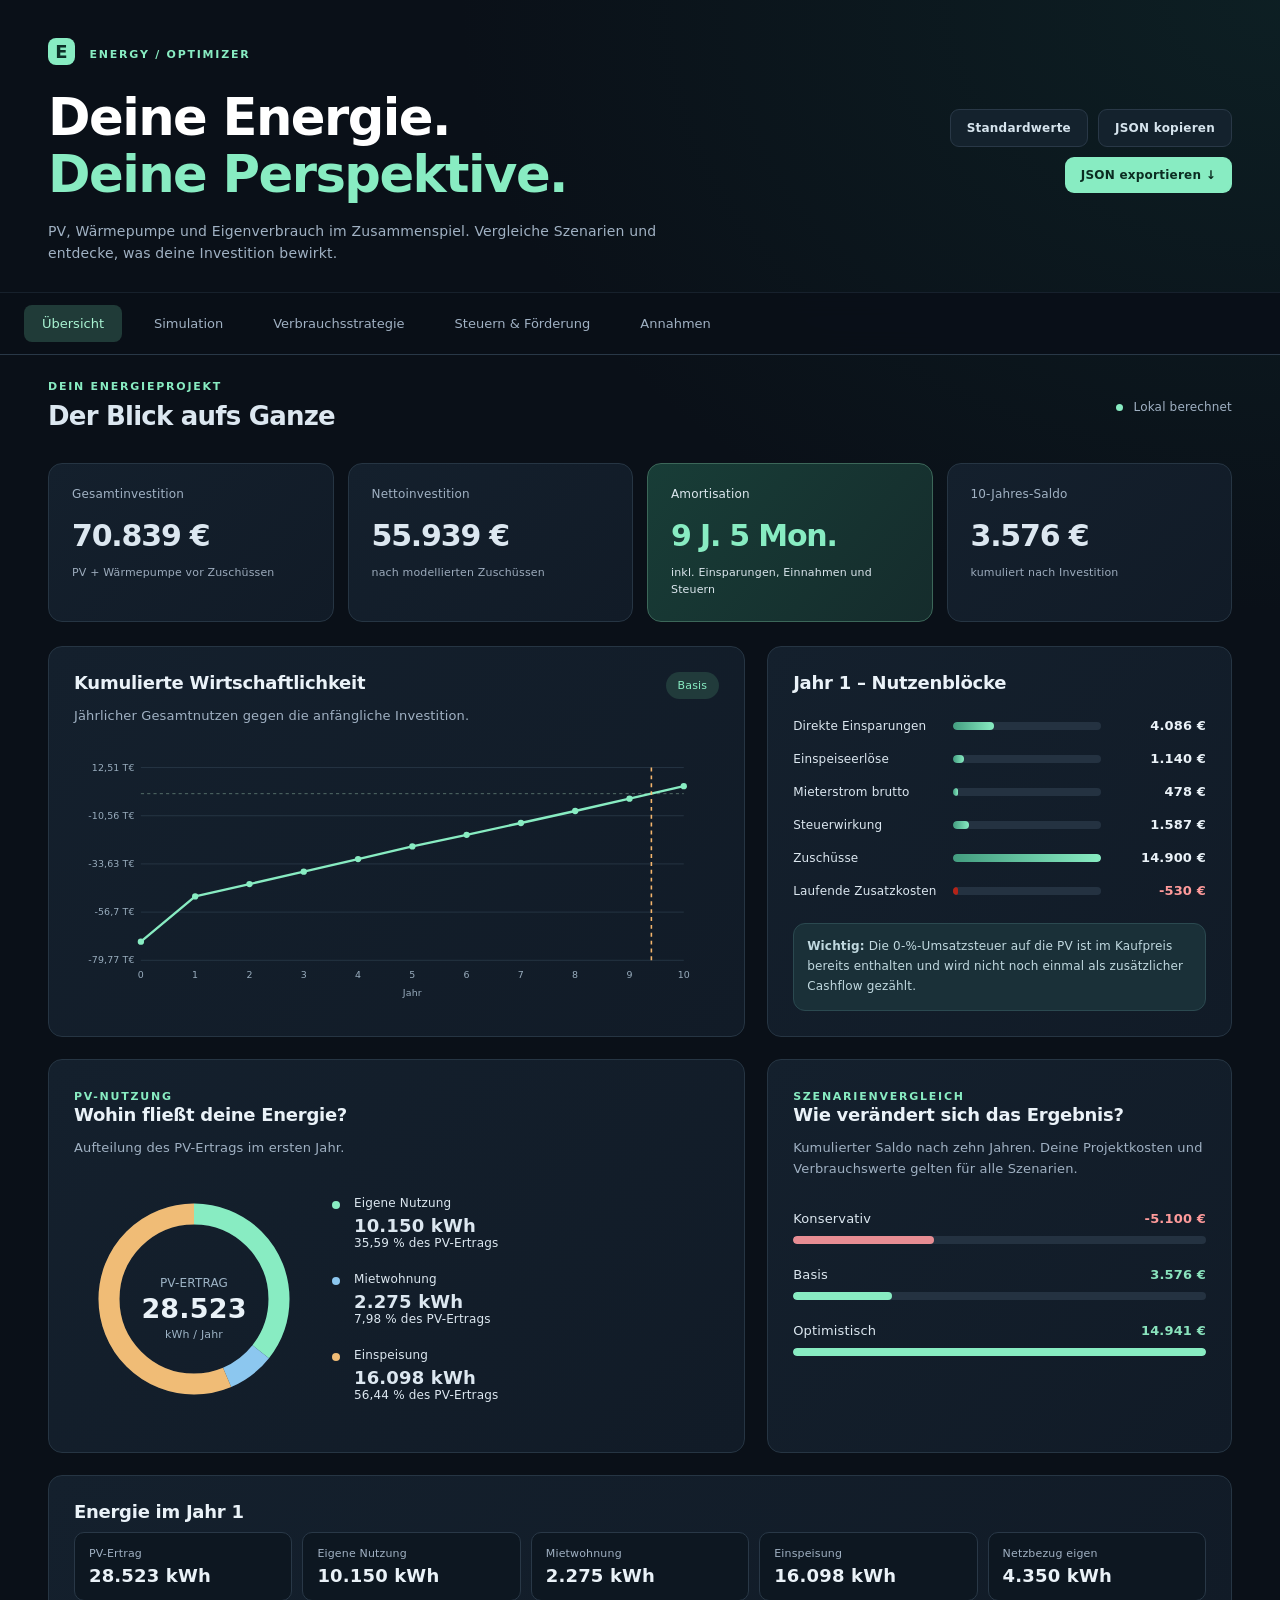
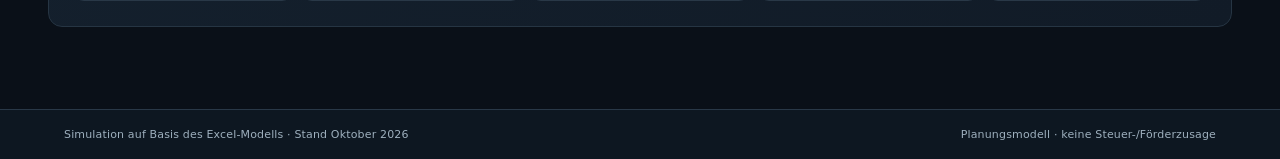
==== index.html @ 576be52d "Add files via upload initial upload" ====
<!doctype html>
<html lang="de">
<head>
  <meta charset="utf-8" />
  <meta name="viewport" content="width=device-width,initial-scale=1" />
  <meta name="description" content="Interaktive Simulation für PV, Wärmepumpe, Speicher, Wallbox und Mieterstrom." />
  <title>PV + Wärmepumpe – Simulation & Informationsstrom</title>
  <link rel="stylesheet" href="styles.css" /><link rel="stylesheet" href="dark.css" />
</head>
<body>
<div class="ambient"></div>
  <header class="topbar">
    <div>
      <div class="eyebrow"><span class="brand-mark">E</span> ENERGY / OPTIMIZER</div>
      <h1>Deine Energie.<br><span>Deine Perspektive.</span></h1>
      <p>PV, Wärmepumpe und Eigenverbrauch im Zusammenspiel. Vergleiche Szenarien und entdecke, was deine Investition bewirkt.</p>
    </div>
    <div class="top-actions">
      <button id="resetBtn" class="button secondary">Standardwerte</button>
      <button id="shareBtn" class="button secondary">JSON kopieren</button><button id="downloadBtn" class="button">JSON exportieren ↓</button>
    </div>
  </header>

  <nav class="tabs" aria-label="Bereiche">
    <button class="tab active" data-tab="overview">Übersicht</button>
    <button class="tab" data-tab="simulation">Simulation</button>
    <button class="tab" data-tab="strategy">Verbrauchsstrategie</button>
    <button class="tab" data-tab="tax">Steuern & Förderung</button>
    <button class="tab" data-tab="assumptions">Annahmen</button>
  </nav>

  <main>
    <section id="overview" class="panel active"><div class="section-intro"><div><span class="eyebrow">DEIN ENERGIEPROJEKT</span><h2>Der Blick aufs Ganze</h2></div><span class="live-label"><i></i> Lokal berechnet</span></div>
      <div class="hero-grid">
        <article class="hero-card">
          <span class="label">Gesamtinvestition</span>
          <strong id="kpiInvestment">–</strong>
          <small>PV + Wärmepumpe vor Zuschüssen</small>
        </article>
        <article class="hero-card">
          <span class="label">Nettoinvestition</span>
          <strong id="kpiNetInvestment">–</strong>
          <small>nach modellierten Zuschüssen</small>
        </article>
        <article class="hero-card accent">
          <span class="label">Amortisation</span>
          <strong id="kpiPayback">–</strong>
          <small>inkl. Einsparungen, Einnahmen und Steuern</small>
        </article>
        <article class="hero-card">
          <span class="label">10-Jahres-Saldo</span>
          <strong id="kpiTenYear">–</strong>
          <small>kumuliert nach Investition</small>
        </article>
      </div>

      <div class="two-col">
        <article class="card">
          <div class="card-head">
            <div>
              <h2>Kumulierte Wirtschaftlichkeit</h2>
              <p>Jährlicher Gesamtnutzen gegen die anfängliche Investition.</p>
            </div>
            <span id="scenarioPill" class="pill">Basis</span>
          </div>
          <div class="chart-scroll"><svg id="cashflowChart" class="chart" viewBox="0 0 820 330" role="img" aria-label="Kumulierte Wirtschaftlichkeit"></svg></div>
        </article>

        <article class="card">
          <h2>Jahr 1 – Nutzenblöcke</h2>
          <div id="benefitBars" class="bar-list"></div>
          <div class="callout">
            <strong>Wichtig:</strong> Die 0-%-Umsatzsteuer auf die PV ist im Kaufpreis bereits enthalten und wird nicht noch einmal als zusätzlicher Cashflow gezählt.
          </div>
        </article>
      </div>

      <div class="two-col"><article class="card"><div class="card-head"><div><span class="eyebrow">PV-NUTZUNG</span><h2>Wohin fließt deine Energie?</h2><p>Aufteilung des PV-Ertrags im ersten Jahr.</p></div></div><div class="donut-layout"><svg id="energyDonut" viewBox="0 0 240 240" role="img" aria-label="PV-Nutzung im ersten Jahr"></svg><div id="energyLegend" class="chart-legend"></div></div></article><article class="card"><span class="eyebrow">SZENARIENVERGLEICH</span><h2>Wie verändert sich das Ergebnis?</h2><p>Kumulierter Saldo nach zehn Jahren. Deine Projektkosten und Verbrauchswerte gelten für alle Szenarien.</p><div id="scenarioComparison" class="scenario-comparison"></div></article></div><article class="card">
        <h2>Energie im Jahr 1</h2>
        <div class="energy-summary">
          <div><span>PV-Ertrag</span><b id="energyPv">–</b></div>
          <div><span>Eigene Nutzung</span><b id="energyOwn">–</b></div>
          <div><span>Mietwohnung</span><b id="energyTenant">–</b></div>
          <div><span>Einspeisung</span><b id="energyFeed">–</b></div>
          <div><span>Netzbezug eigen</span><b id="energyGrid">–</b></div>
        </div>
      </article>
    </section>

    <section id="simulation" class="panel">
      <div class="layout-sidebar">
        <aside class="card controls sticky">
          <div class="card-head">
            <div>
              <h2>Parameter</h2>
              <p>Blau markierte Werte sind steuerbar.</p>
            </div>
          </div>
          <label>Szenario
            <select id="scenarioSelect">
              <option>Konservativ</option>
              <option selected>Basis</option>
              <option>Optimistisch</option>
              <option>Manuell</option>
            </select>
          </label>
          <p class="control-unit">Änderungen wechseln zu „Manuell“. Szenarien ersetzen nur die Szenarioannahmen.</p><div id="inputControls"></div>
        </aside>

        <div class="stack">
          <article class="card">
            <h2>5- und 10-Jahres-Vergleich</h2>
            <div class="compare-grid">
              <div class="compare-card"><span>Direkte Einsparungen · 5 J.</span><b id="fiveSavings">–</b></div>
              <div class="compare-card"><span>Einnahmen · 5 J.</span><b id="fiveIncome">–</b></div>
              <div class="compare-card"><span>Steuervorteile · 5 J.</span><b id="fiveTax">–</b></div>
              <div class="compare-card"><span>Restkosten · 5 J.</span><b id="fiveResidual">–</b></div>
              <div class="compare-card"><span>Direkte Einsparungen · 10 J.</span><b id="tenSavings">–</b></div>
              <div class="compare-card"><span>Einnahmen · 10 J.</span><b id="tenIncome">–</b></div>
              <div class="compare-card"><span>Steuervorteile · 10 J.</span><b id="tenTax">–</b></div>
              <div class="compare-card"><span>Saldo · 10 J.</span><b id="tenResidual">–</b></div>
            </div>
          </article>

          <article class="card">
            <h2>Dein jährlicher Rückfluss</h2><p>Einsparungen, Erlöse und Steuerwirkungen im Zeitverlauf. Zuschüsse fallen im ersten Jahr an.</p><div class="chart-scroll"><svg id="annualChart" class="chart" viewBox="0 0 820 330" role="img" aria-label="Jährlicher Nettonutzen"></svg></div><h3>Jahres-Cashflow</h3>
            <div class="table-wrap">
              <table>
                <thead><tr><th>Jahr</th><th>Direkte Einsparung</th><th>Einspeisung</th><th>Mieterstrom</th><th>Steuer</th><th>Zuschüsse</th><th>Laufende Kosten</th><th>Nettonutzen</th><th>Kumuliert</th></tr></thead>
                <tbody id="cashflowTable"></tbody>
              </table>
            </div>
          </article>
        </div>
      </div>
    </section>

    <section id="strategy" class="panel">
      <div class="two-col strategy-top">
        <article class="card">
          <div class="card-head">
            <div>
              <h2>Informationsstrom nach Tageszeit</h2>
              <p>Wähle ein Zeitfenster. Die Reihenfolge darunter zeigt, wohin PV-Strom bevorzugt fließt.</p>
            </div>
          </div>
          <div id="timeButtons" class="time-buttons"></div>
          <div id="flowStage" class="flow-stage"></div>
        </article>

        <article class="card">
          <h2>Aktive Strategie</h2>
          <div class="strategy-controls">
            <label>Strategiemodus
              <select id="strategyMode">
                <option>Standard</option>
                <option selected>Optimal</option>
                <option>Max. Autarkie</option>
              </select>
            </label>
            <label>Batterie nutzbar <span id="batteryValue">17,52 kWh</span>
              <input id="batteryCapacity" type="range" min="8.76" max="35.04" step="8.76" value="17.52" />
            </label>
            <label>Mindest-SOC <span id="socMinValue">15 %</span>
              <input id="socMin" type="range" min="5" max="35" step="5" value="15" />
            </label>
            <label>Ziel-SOC 15 Uhr <span id="socTargetValue">85 %</span>
              <input id="socTarget" type="range" min="60" max="100" step="5" value="85" />
            </label>
          </div>
          <p class="model-note">Batteriegröße und SOC sind Betriebsvorgaben. Die Jahresrechnung verwendet Deckungsquoten und Strategiefaktoren; diese Regler verändern die Wirtschaftlichkeit nicht. Zusätzliche Speicherkosten sind nicht separat modelliert.</p><div class="callout"><strong>Grundregel:</strong> Direktverbrauch schlägt Speicherung. Das Auto soll nicht aus dem Hausspeicher geladen werden, wenn dadurch später Haushaltsstrom aus dem Netz gekauft werden muss.</div>
        </article>
      </div>

      <article class="card">
        <h2>Prioritätsmatrix</h2>
        <div class="priority-legend">
          <span><i class="p5"></i>5 höchste</span><span><i class="p4"></i>4 hoch</span><span><i class="p3"></i>3 mittel</span><span><i class="p2"></i>2 niedrig</span><span><i class="p1"></i>1 nur bei Überschuss</span>
        </div>
        <div class="table-wrap"><table id="priorityTable"></table></div>
      </article>
    </section>

    <section id="tax" class="panel">
      <div class="two-col">
        <article class="card">
          <h2>Förderung Wärmepumpe</h2>
          <div class="metric-list">
            <div><span>förderfähige Kosten</span><b id="taxEligible">–</b></div>
            <div><span>KfW Grundförderung</span><b id="taxBaseGrant">–</b></div>
            <div><span>Klimageschwindigkeitsbonus</span><b id="taxClimateGrant">–</b></div>
            <div><span>Mannheim / regional</span><b id="taxLocalGrant">–</b></div>
            <div class="total"><span>Gesamtzuschüsse</span><b id="taxGrantTotal">–</b></div>
          </div>
        </article>
        <article class="card">
          <h2>Steuerwirkung</h2>
          <div class="metric-list">
            <div><span>V+V-Erhaltungsaufwand</span><b id="taxDeductible">–</b></div>
            <div><span>Verteilung</span><b id="taxYears">–</b></div>
            <div><span>jährlicher V+V-Steuereffekt</span><b id="taxAnnual">–</b></div>
            <div><span>PV §35a einmalig</span><b id="tax35a">–</b></div>
            <div><span>0-%-USt PV (nur Info)</span><b id="taxVatInfo">–</b></div>
          </div>
        </article>
      </div>
      <article class="card warning">
        <h2>Hinweis</h2>
        <p>Das ist eine Planungsrechnung aus dem Excel-Modell, keine Steuer- oder Förderzusage. Förderbedingungen 2027, die konkrete Zuordnung des Zuschusses zum vermieteten Anteil und die steuerliche Behandlung sollten vor Antrag bzw. Steuererklärung nochmals geprüft werden.</p>
      </article>
    </section>

    <section id="assumptions" class="panel">
      <article class="card">
        <h2>So rechnet das Modell</h2><p id="modelCoverage"></p><p>Jahresmodell mit PV-Deckungsquoten, ohne Stundenprofile, Speicherverluste oder Abzinsung. Warmwasser ist im Wärmepumpenverbrauch enthalten. Amortisation wird innerhalb des Übergangsjahres linear interpoliert; Zuschüsse und einmalige Steuerwirkungen werden in Jahr 1 gebucht. Finanzierung ist nicht Bestandteil dieser App.</p>
        <p>Die Startwerte und die Rechenlogik stammen aus der korrigierten Excel-Datei vom 7. Oktober 2026. Das Web-Modell übernimmt insbesondere:</p>
        <ul>
          <li>Heidelberg-PV: 24,96 kWp, 30.839 €, ca. 28.523 kWh Ertrag im ersten Jahr.</li>
          <li>Wärmepumpe: Planwert 40.000 € und ca. 5.000 kWh Strombedarf/Jahr.</li>
          <li>Strom: 24 ct/kWh + 18 €/Monat, fünf Jahre Preisgarantie.</li>
          <li>Verbrauch: 6.500 kWh Haushalt, 3.000 kWh Wallbox, 5.000 kWh Wärmepumpe, 3.500 kWh Mietwohnung.</li>
          <li>Mieterstrom/Gebäudestrom und Einspeisevergütung werden getrennt als Einnahmen ausgewiesen.</li>
          <li>V+V-Steuerwirkung kann über 2–5 Jahre verteilt werden; Standard ist 5 Jahre.</li>
        </ul><p>Korrigierte Bezüge: Mieterstromdeckung wird aus Basisdeckung × Strategiefaktor ermittelt (Verbrauchsstrategie!G10). V+V verwendet den vermieteten Flächenanteil, PV-Arbeitskosten den selbstgenutzten Anteil. Förder- und Steuerwerte sind editierbare Annahmen aus der Excel, keine aktuell verifizierten Ansprüche.</p>
      </article>
      <article class="card">
        <h2>GitHub Pages</h2>
        <p>Die App benötigt keinen Server, keine Datenbank und keine externen JavaScript-Bibliotheken. Dadurch kann sie direkt aus dem Repository-Root via GitHub Pages veröffentlicht werden.</p>
        <p>Die Konfiguration wird nur lokal im Browser gespeichert. Über „Konfiguration kopieren“ kannst du einen JSON-Datensatz in die Zwischenablage übernehmen.</p>
      </article>
    </section>
  </main>

  <footer>
    <span>Simulation auf Basis des Excel-Modells · Stand Oktober 2026</span>
    <span>Planungsmodell · keine Steuer-/Förderzusage</span>
  </footer>

  <noscript><p>Bitte JavaScript aktivieren, um die Simulation zu nutzen.</p></noscript><script src="app.js"></script>
</body>
</html>
---- styles.css ----
:root{
  --bg:#f3f6f9;--card:#fff;--ink:#17324d;--muted:#627384;--line:#dce5ec;
  --blue:#2f5d7c;--blue2:#4f86a6;--sky:#d9eaf7;--green:#dff0d8;--green-ink:#24552d;
  --yellow:#fff2cc;--orange:#fce4d6;--red:#f4cccc;--shadow:0 12px 36px rgba(23,50,77,.08)
}
*{box-sizing:border-box} body{margin:0;font-family:Inter,ui-sans-serif,system-ui,-apple-system,BlinkMacSystemFont,"Segoe UI",sans-serif;background:var(--bg);color:#1d2a33}
button,select,input{font:inherit}.topbar{display:flex;justify-content:space-between;gap:24px;align-items:end;padding:34px clamp(20px,5vw,72px) 24px;background:linear-gradient(135deg,#17324d,#2f5d7c);color:#fff}
.topbar h1{margin:2px 0 8px;font-size:clamp(28px,4vw,46px);letter-spacing:-.03em}.topbar p{margin:0;max-width:800px;color:#dce7ee}.eyebrow{text-transform:uppercase;letter-spacing:.14em;font-size:12px;font-weight:800;color:#bfe0f4}.top-actions{display:flex;gap:10px;flex-wrap:wrap}.button{border:0;border-radius:12px;padding:10px 15px;font-weight:750;background:#fff;color:var(--ink);cursor:pointer}.button.secondary{background:rgba(255,255,255,.14);color:#fff;border:1px solid rgba(255,255,255,.25)}
.tabs{position:sticky;top:0;z-index:10;display:flex;gap:6px;overflow:auto;padding:10px clamp(16px,5vw,72px);background:rgba(255,255,255,.93);backdrop-filter:blur(12px);border-bottom:1px solid var(--line)}.tab{white-space:nowrap;border:0;background:transparent;border-radius:10px;padding:9px 13px;color:var(--muted);font-weight:700;cursor:pointer}.tab.active{background:var(--ink);color:#fff}
main{max-width:1440px;margin:auto;padding:28px clamp(16px,4vw,48px) 60px}.panel{display:none}.panel.active{display:block}.hero-grid{display:grid;grid-template-columns:repeat(4,1fr);gap:16px;margin-bottom:18px}.hero-card,.card{background:var(--card);border:1px solid var(--line);box-shadow:var(--shadow);border-radius:18px}.hero-card{padding:22px}.hero-card.accent{background:linear-gradient(145deg,#17324d,#2f5d7c);color:#fff}.hero-card .label{display:block;color:var(--muted);font-size:13px;font-weight:750;margin-bottom:8px}.hero-card.accent .label,.hero-card.accent small{color:#dce7ee}.hero-card strong{display:block;font-size:30px;letter-spacing:-.03em}.hero-card small{display:block;margin-top:8px;color:var(--muted)}
.card{padding:22px;margin-bottom:18px}.card h2{color:var(--ink);margin:0 0 6px;font-size:20px}.card p{color:var(--muted);line-height:1.55}.card-head{display:flex;justify-content:space-between;gap:18px;align-items:start}.pill{background:var(--sky);color:var(--ink);font-weight:800;border-radius:999px;padding:6px 10px;font-size:12px}.two-col{display:grid;grid-template-columns:1.55fr 1fr;gap:18px}.chart{width:100%;height:auto;min-height:280px}.chart text{font-family:inherit;fill:#627384;font-size:12px}.chart .grid{stroke:#dfe8ee;stroke-width:1}.chart .axis{stroke:#9fb1bf;stroke-width:1}.chart .zero{stroke:#8b9aa6;stroke-dasharray:4 4}.chart .area{fill:rgba(47,93,124,.10)}.chart .line{fill:none;stroke:#2f5d7c;stroke-width:4;stroke-linecap:round;stroke-linejoin:round}.chart .dot{fill:#17324d}.chart .payback{stroke:#3f8b4d;stroke-width:2;stroke-dasharray:5 5}
.bar-list{display:grid;gap:14px;margin-top:22px}.bar-row{display:grid;grid-template-columns:180px 1fr 95px;gap:12px;align-items:center}.bar-track{height:14px;background:#edf2f5;border-radius:99px;overflow:hidden}.bar-fill{height:100%;border-radius:99px;background:linear-gradient(90deg,#2f5d7c,#73a7c4)}.bar-row b{text-align:right;color:var(--ink)}.callout{margin-top:18px;padding:14px 16px;border-radius:12px;background:var(--sky);color:#334b5e;line-height:1.45}.energy-summary{display:grid;grid-template-columns:repeat(5,1fr);gap:12px}.energy-summary div{padding:14px;border:1px solid var(--line);border-radius:12px;background:#fafcfd}.energy-summary span{display:block;color:var(--muted);font-size:12px;margin-bottom:5px}.energy-summary b{color:var(--ink);font-size:18px}
.layout-sidebar{display:grid;grid-template-columns:330px 1fr;gap:18px}.sticky{position:sticky;top:74px;align-self:start;max-height:calc(100vh - 96px);overflow:auto}.controls label,.strategy-controls label{display:block;font-size:13px;font-weight:750;color:#405463;margin:14px 0 6px}.controls input,.controls select,.strategy-controls input,.strategy-controls select{width:100%}.controls input[type=number],select{border:1px solid #b9cbd7;border-radius:10px;padding:9px 10px;background:#f8fbff;color:#0047a8}.control-row{display:grid;grid-template-columns:1fr 110px;gap:8px;align-items:end}.control-unit{font-size:11px;color:var(--muted);margin-top:2px}.stack{min-width:0}.compare-grid{display:grid;grid-template-columns:repeat(4,1fr);gap:12px}.compare-card{border:1px solid var(--line);border-radius:12px;padding:14px;background:#fbfdfe}.compare-card span{display:block;font-size:12px;color:var(--muted);min-height:32px}.compare-card b{font-size:20px;color:var(--ink)}.table-wrap{overflow:auto}table{width:100%;border-collapse:collapse;font-size:13px}th{position:sticky;top:0;background:#eef4f7;color:#334b5e;text-align:right;padding:10px;border-bottom:1px solid var(--line)}th:first-child,td:first-child{text-align:left}td{text-align:right;padding:10px;border-bottom:1px solid #edf1f3;white-space:nowrap}.negative{color:#b42318}.positive{color:#287a38}
.strategy-top{grid-template-columns:1.7fr 1fr}.time-buttons{display:flex;gap:8px;flex-wrap:wrap;margin:16px 0}.time-buttons button{border:1px solid var(--line);background:#fff;border-radius:999px;padding:8px 11px;cursor:pointer;font-weight:750;color:#566b7a}.time-buttons button.active{background:var(--ink);color:#fff}.flow-stage{display:grid;gap:10px}.flow-source{display:flex;align-items:center;justify-content:space-between;padding:14px;border-radius:14px;background:linear-gradient(135deg,#fff2cc,#fff9e4);border:1px solid #f1d77a}.flow-arrow{text-align:center;color:#78909f;font-size:20px}.flow-target{display:grid;grid-template-columns:46px 1fr 64px;gap:12px;align-items:center;padding:12px 14px;border-radius:14px;border:1px solid var(--line);background:#fff}.flow-target .rank{width:36px;height:36px;border-radius:50%;display:grid;place-items:center;font-weight:900;color:#17324d}.flow-target .meta{color:var(--muted);font-size:12px;margin-top:2px}.flow-target .score{text-align:right;font-weight:900}.flow-target.p5 .rank{background:var(--green)}.flow-target.p4 .rank{background:var(--sky)}.flow-target.p3 .rank{background:var(--yellow)}.flow-target.p2 .rank{background:var(--orange)}.flow-target.p1 .rank{background:var(--red)}.strategy-controls span{float:right;color:var(--ink)}.priority-legend{display:flex;gap:16px;flex-wrap:wrap;margin:12px 0 16px;color:#506473;font-size:12px}.priority-legend i{display:inline-block;width:13px;height:13px;border-radius:3px;margin-right:5px;vertical-align:-2px}.p5{background:var(--green)}.p4{background:var(--sky)}.p3{background:var(--yellow)}.p2{background:var(--orange)}.p1{background:var(--red)}#priorityTable td.score{font-weight:900;text-align:center;border-left:1px solid #edf1f3}.metric-list{display:grid;gap:6px;margin-top:16px}.metric-list div{display:flex;justify-content:space-between;gap:20px;padding:10px 0;border-bottom:1px solid #edf1f3}.metric-list span{color:var(--muted)}.metric-list .total{font-size:18px;border-top:2px solid var(--ink);border-bottom:0;margin-top:5px}.warning{border-color:#f2d07e;background:#fffaf0}.warning h2{color:#815a00}ul{color:#526574;line-height:1.65}footer{display:flex;justify-content:space-between;gap:18px;flex-wrap:wrap;padding:18px clamp(20px,5vw,72px);background:#e9eff3;color:#637786;font-size:12px}
@media(max-width:1050px){.hero-grid{grid-template-columns:repeat(2,1fr)}.two-col,.layout-sidebar,.strategy-top{grid-template-columns:1fr}.sticky{position:static;max-height:none}.compare-grid{grid-template-columns:repeat(2,1fr)}.energy-summary{grid-template-columns:repeat(3,1fr)}}@media(max-width:620px){.topbar{align-items:start;flex-direction:column}.hero-grid,.compare-grid,.energy-summary{grid-template-columns:1fr}.bar-row{grid-template-columns:1fr}.bar-row b{text-align:left}.card{padding:16px}.tabs{padding-inline:12px}}
---- dark.css ----
:root{color-scheme:dark;--bg:#0a1018;--card:#121d29;--ink:#eaf2f8;--muted:#a0b1c3;--line:#293847;--sky:#183944;--green:#163e32;--green-ink:#7ee5b7;--yellow:#403821;--orange:#443021;--red:#432831;--shadow:0 12px 30px #0002;--mint:#88ecc2}
body{background:var(--bg);color:#dce7f0;font-family:"Segoe UI",system-ui,sans-serif;letter-spacing:.01em}.ambient{position:absolute;z-index:-1;top:0;right:0;width:65vw;height:620px;background:radial-gradient(ellipse at top right,#164b4540,transparent 70%);pointer-events:none}.topbar{background:transparent;max-width:1440px;margin:auto;padding:38px 48px 28px;align-items:center}.eyebrow{color:var(--mint);font-size:11px;letter-spacing:.16em;font-weight:700}.brand-mark{display:inline-grid;place-items:center;background:var(--mint);color:#0d3027;height:27px;width:27px;border-radius:8px;margin-right:9px;font-size:18px;letter-spacing:0}.topbar h1{font-size:clamp(34px,4vw,54px);font-weight:650;line-height:1.12;margin:24px 0 16px}.topbar h1 span{color:var(--mint)}.topbar p{max-width:630px;color:var(--muted);font-size:14px;line-height:1.6}.top-actions{max-width:330px;justify-content:flex-end}.button{background:var(--mint);color:#0b2c21;border-radius:9px;padding:11px 16px;font-size:12px;letter-spacing:.02em}.button.secondary{background:#14222d;color:#d6e4ed;border:1px solid var(--line)}button:hover{filter:brightness(1.12)}button:focus-visible,select:focus-visible,input:focus-visible{outline:2px solid var(--mint);outline-offset:4px}.tabs{background:#0a1018ed;padding:12px max(24px,calc((100vw - 1344px)/2));border-top:1px solid #26354380;gap:14px}.tab{font-size:13px;font-weight:500;color:#a0b1c3;padding:11px 18px;border-radius:8px}.tab.active{background:#203b38;color:#a9f4d3}.section-intro{display:flex;justify-content:space-between;align-items:center;margin:2px 0 25px}.section-intro h2{font-size:26px;letter-spacing:-.03em;font-weight:550;margin:7px 0}.live-label{color:var(--muted);font-size:12px}.live-label i{display:inline-block;width:7px;height:7px;background:var(--mint);border-radius:50%;margin-right:7px}main{padding-top:18px}.hero-grid{gap:14px;margin-bottom:24px}.hero-card,.card{border-radius:14px;border-color:#263543;background:linear-gradient(135deg,#14202d,#111b27);box-shadow:none}.hero-card{padding:23px;min-height:156px}.hero-card strong{font-size:30px;font-weight:550;font-variant-numeric:tabular-nums;letter-spacing:-.04em}.hero-card .label{font-size:12px;font-weight:500;margin-bottom:17px}.hero-card small{font-size:11px;line-height:1.5;margin-top:12px;color:#9cabbc}.hero-card.accent{background:linear-gradient(130deg,#183d37,#152c2c);border-color:#3c6759}.hero-card.accent strong{color:var(--mint)}.card{padding:25px;margin-bottom:22px}.card h2{font-weight:550;font-size:18px;letter-spacing:-.015em;margin-bottom:10px}.card h3{font-size:16px;font-weight:500;margin-top:24px}.card p{font-size:13px;color:var(--muted);line-height:1.6}.two-col{grid-template-columns:1.5fr 1fr;gap:22px}.pill{background:#213b3b;color:var(--mint);font-weight:500;font-size:11px;padding:7px 12px}.chart{min-height:240px}.chart text{fill:#9aaebf;font-size:12px}.chart .grid{stroke:#2a3a49}.chart .zero{stroke:#648077}.chart .line{stroke:var(--mint);stroke-width:3}.chart .dot{fill:var(--mint)}.chart .payback{stroke:#f5b66d}.bar-row{grid-template-columns:150px 1fr 95px;font-size:12px;gap:10px}.bar-track{background:#243241;height:8px}.bar-fill{background:linear-gradient(90deg,#439d80,#88ecc2)}.bar-row b{font-size:13px;font-weight:550}.bar-list{gap:18px;margin:25px 0}.callout{background:#1a3038;border:1px solid #2b4950;color:#c0d8df;font-size:12px;padding:13px;line-height:1.65}.energy-summary div,.compare-card{background:#0d1721;border-color:var(--line);border-radius:10px}.energy-summary b{font-weight:550}.energy-summary span{font-size:11px}.energy-summary{gap:10px}.donut-layout{display:grid;grid-template-columns:240px 1fr;align-items:center;gap:18px;min-height:255px}.donut-layout svg{width:100%;height:auto}.chart-legend{display:grid;gap:22px;font-size:12px}.legend-item{display:grid;grid-template-columns:10px 1fr;gap:12px}.legend-dot{width:8px;height:8px;margin-top:5px;border-radius:50%}.legend-item b{display:block;margin-top:5px;font-size:18px;font-weight:550}.scenario-comparison{display:grid;gap:23px;margin-top:32px}.scenario-result{display:grid;grid-template-columns:1fr auto;gap:10px;font-size:13px}.scenario-result .bar-track{grid-column:1/-1}.scenario-result b{font-weight:550}.layout-sidebar{grid-template-columns:300px 1fr}.controls label,.strategy-controls label{color:#bdcdda;font-size:12px;font-weight:500;margin-top:19px}.controls input[type=number],select{background:#0b1520;border:1px solid #344958;color:#9adefa;font-size:13px;border-radius:8px;padding:10px}.control-unit{font-size:10px;color:#879bad;margin-top:5px}.controls input[aria-invalid=true]{border-color:#fc9191}.compare-card b{font-size:19px;font-weight:550}.compare-card span{font-size:11px}th{background:#1c2b39;color:#aec1d0;border-color:#304351;font-weight:500;font-size:11px}td{border-color:#243442;color:#d2e0ea;font-size:12px;padding:13px 10px}.negative{color:#ff9b9b!important}.positive{color:#8ae3bd!important}.time-buttons button{background:#101c27;border-color:#304352;color:#b9cbd9;font-size:12px}.time-buttons button.active{background:#23473d;border-color:#639d86;color:#b0f3d8}.flow-source{background:#27352e;border-color:#506c50;color:#d8ebbf;font-size:13px}.flow-target{background:#0f1b27;border-color:#2b3b48;border-radius:10px}.flow-target strong{font-size:13px;font-weight:500}.flow-target .meta{font-size:11px;line-height:1.5}.flow-target .score{font-size:12px;font-weight:500}.flow-target .rank{color:#d8e5ee;font-size:13px;width:30px;height:30px}.flow-target.p5,.flow-target.p4,.flow-target.p3,.flow-target.p2,.flow-target.p1{background:#0f1b27}.p5{background:#1b493c;color:#a6f0cf}.p4{background:#234251;color:#addbf2}.p3{background:#494322;color:#f2dea2}.p2{background:#4a3425;color:#f2c3a2}.p1{background:#442e39;color:#eab3c5}.priority-legend{color:#b3c4d0;font-size:11px}#priorityTable th[scope=row]{white-space:nowrap}.strategy-controls input{accent-color:var(--mint)}.model-note{border-left:2px solid #688179;padding-left:12px}.metric-list div{border-color:#293947;font-size:13px}.metric-list b{font-weight:550}.metric-list .total{border-color:#7ee5b7;font-size:16px}.warning{background:#29271e;border-color:#514931}.warning h2{color:#e9d09b}ul{color:#b1c2d0;font-size:13px}footer{background:#0d1721;border-top:1px solid var(--line);font-size:11px;color:#9eb0be}#appStatus{margin:0 0 16px;color:#b8e6d0;font-size:13px}#appStatus:empty{display:none}
@media(max-width:1100px){.two-col,.strategy-top,.layout-sidebar{grid-template-columns:1fr}.sticky{position:static;max-height:none}.donut-layout{max-width:600px}.topbar{padding-inline:28px}.bar-row{grid-template-columns:170px 1fr 110px}}@media(max-width:620px){.topbar{padding:25px 20px;align-items:start}.topbar h1{font-size:37px}.top-actions{max-width:none;justify-content:start}.hero-grid{grid-template-columns:1fr 1fr}.hero-card{padding:17px;min-height:150px}.hero-card strong{font-size:24px}.hero-card small{font-size:10px}.card{padding:18px}.tabs{padding:10px 12px;gap:4px}.tab{padding:10px 12px;font-size:12px}.live-label{display:none}.donut-layout{grid-template-columns:1fr}.donut-layout svg{max-width:240px;margin:auto}.chart-legend{grid-template-columns:1fr 1fr;gap:18px}.energy-summary{grid-template-columns:1fr 1fr}.bar-row{grid-template-columns:130px 1fr 80px;font-size:11px}.bar-row b{font-size:12px;text-align:right}.compare-grid{grid-template-columns:1fr 1fr}.hero-card .label{font-size:11px}.section-intro h2{font-size:23px}}@media(prefers-reduced-motion:no-preference){.panel.active{animation:appear .25s ease-out}@keyframes appear{from{opacity:.3;transform:translateY(5px)}to{opacity:1;transform:none}}}

.chart-scroll{overflow-x:auto} @media(max-width:620px){.chart-scroll .chart{min-width:600px;min-height:240px}.chart-scroll{margin-inline:-5px;padding-bottom:8px}}
.card{min-width:0}.chart-scroll{width:100%;max-width:100%}
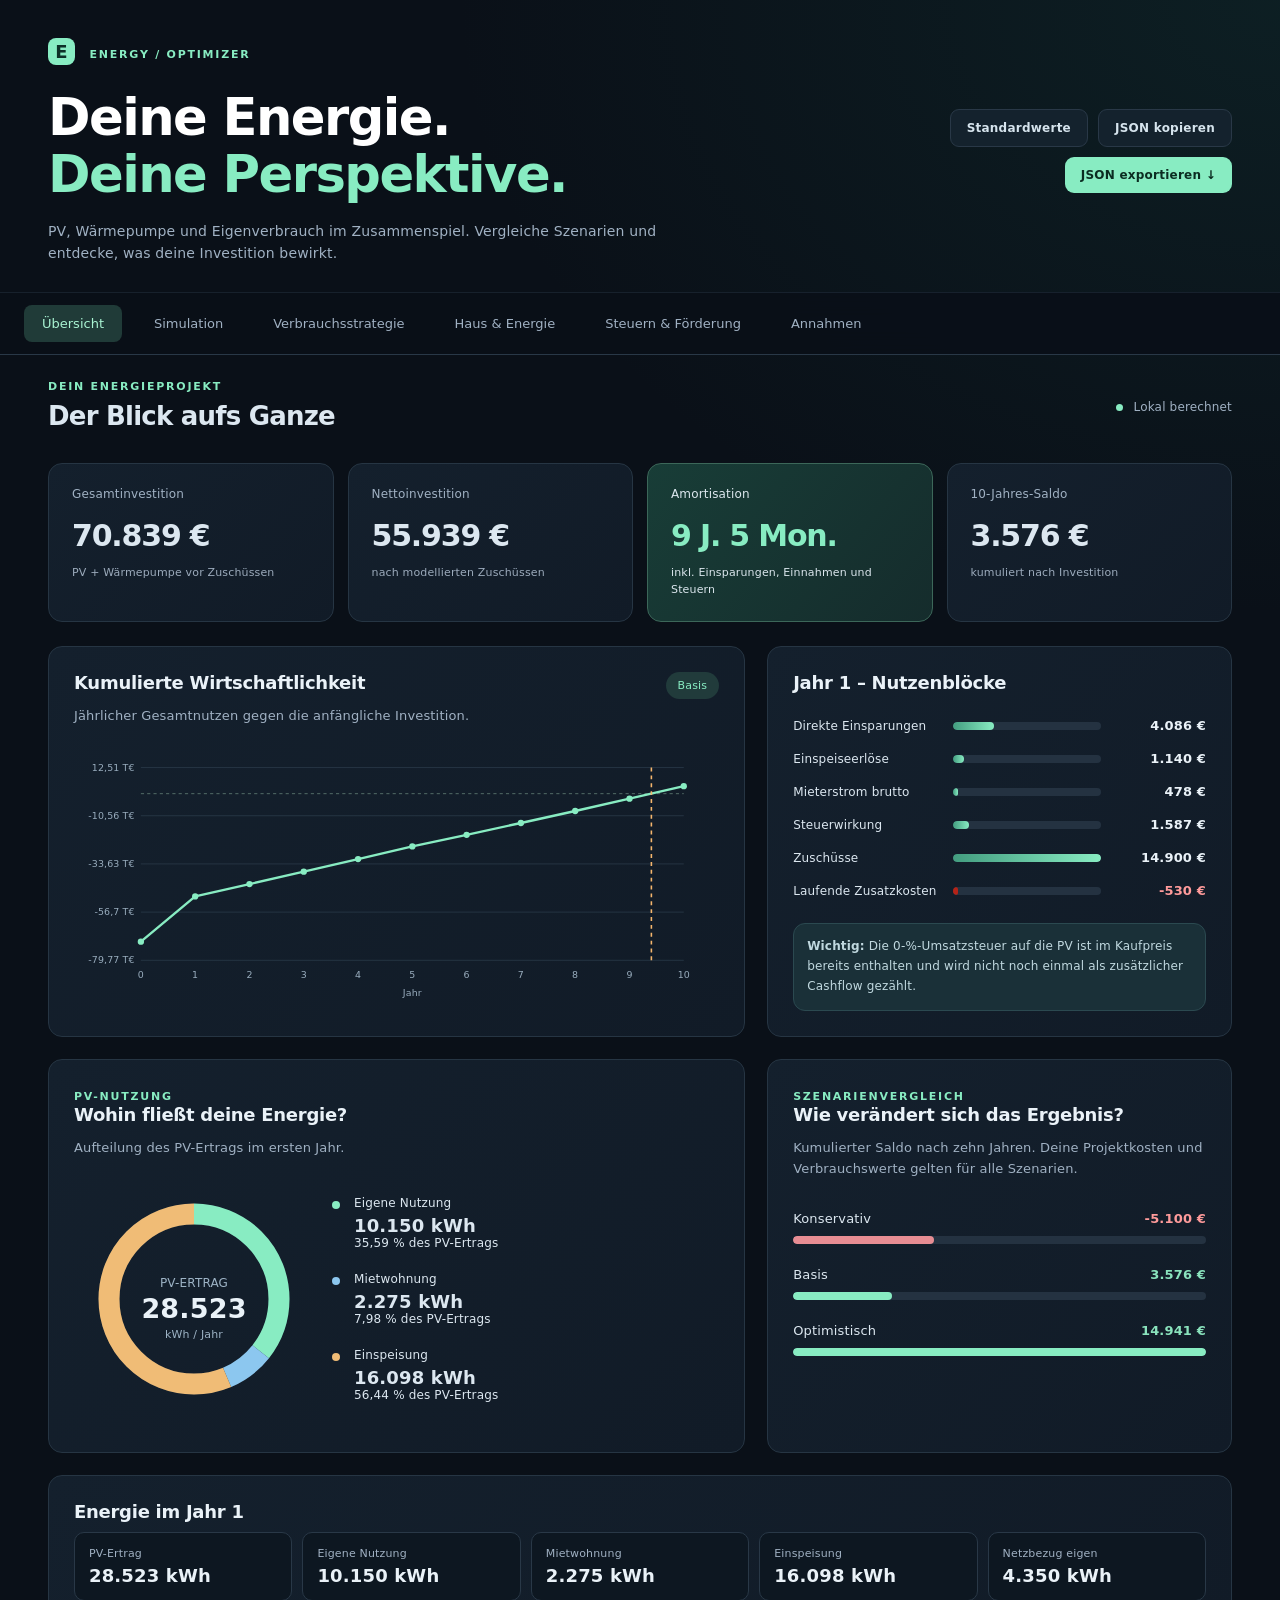
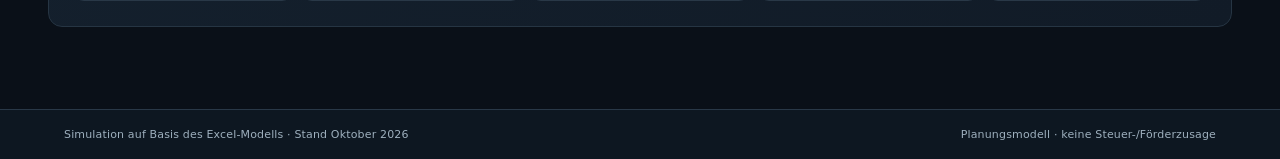
==== commit 56cf8a5c: "Added Hauswert Ermittlungs Modul" ====
--- a/index.html
+++ b/index.html
@@ -25,11 +25,13 @@
     <button class="tab active" data-tab="overview">Übersicht</button>
     <button class="tab" data-tab="simulation">Simulation</button>
     <button class="tab" data-tab="strategy">Verbrauchsstrategie</button>
+    <button class="tab" data-tab="building">Haus & Energie</button>
     <button class="tab" data-tab="tax">Steuern & Förderung</button>
     <button class="tab" data-tab="assumptions">Annahmen</button>
   </nav>
 
   <main>
+    <section id="building" class="panel"><div id="propertyApp"></div></section>
     <section id="overview" class="panel active"><div class="section-intro"><div><span class="eyebrow">DEIN ENERGIEPROJEKT</span><h2>Der Blick aufs Ganze</h2></div><span class="live-label"><i></i> Lokal berechnet</span></div>
       <div class="hero-grid">
         <article class="hero-card">
@@ -236,7 +238,7 @@
     <span>Planungsmodell · keine Steuer-/Förderzusage</span>
   </footer>
 
-  <noscript><p>Bitte JavaScript aktivieren, um die Simulation zu nutzen.</p></noscript><script src="app.js"></script>
+  <noscript><p>Bitte JavaScript aktivieren, um die Simulation zu nutzen.</p></noscript><script src="app.js"></script><script src="property.js"></script>
 </body>
 </html>
 
--- a/dark.css
+++ b/dark.css
@@ -4,3 +4,4 @@
 
 .chart-scroll{overflow-x:auto} @media(max-width:620px){.chart-scroll .chart{min-width:600px;min-height:240px}.chart-scroll{margin-inline:-5px;padding-bottom:8px}}
 .card{min-width:0}.chart-scroll{width:100%;max-width:100%}
+.house-kpis strong{font-size:22px}.house-fields{display:grid;grid-template-columns:1fr 1fr;gap:14px 24px;align-items:center}.house-fields label{font-size:14px}.source-tag{display:block;font-size:11px;color:var(--muted);margin-top:6px}.house-fields input,.house-fields select{width:100%;background:#0b1520;color:#9adefa;border:1px solid #344958;border-radius:8px;padding:11px;box-sizing:border-box}.house-fields small{display:block;color:var(--muted);margin-top:5px}.house-steps,.house-actions,.house-sources{display:flex;gap:10px;flex-wrap:wrap;margin:16px 0 25px}.house-bar{display:grid;grid-template-columns:1fr auto;gap:8px;margin:22px 0;font-size:13px}.house-bar .bar-track{grid-column:1/-1}.house-sources a{color:var(--mint);font-size:12px}.house-actions{justify-content:space-between;margin-bottom:0}button:disabled{opacity:.35;cursor:default}@media(max-width:620px){.house-fields{grid-template-columns:1fr;gap:9px}.house-fields label{margin-top:15px}.house-kpis{grid-template-columns:1fr}.house-kpis strong{font-size:23px}}
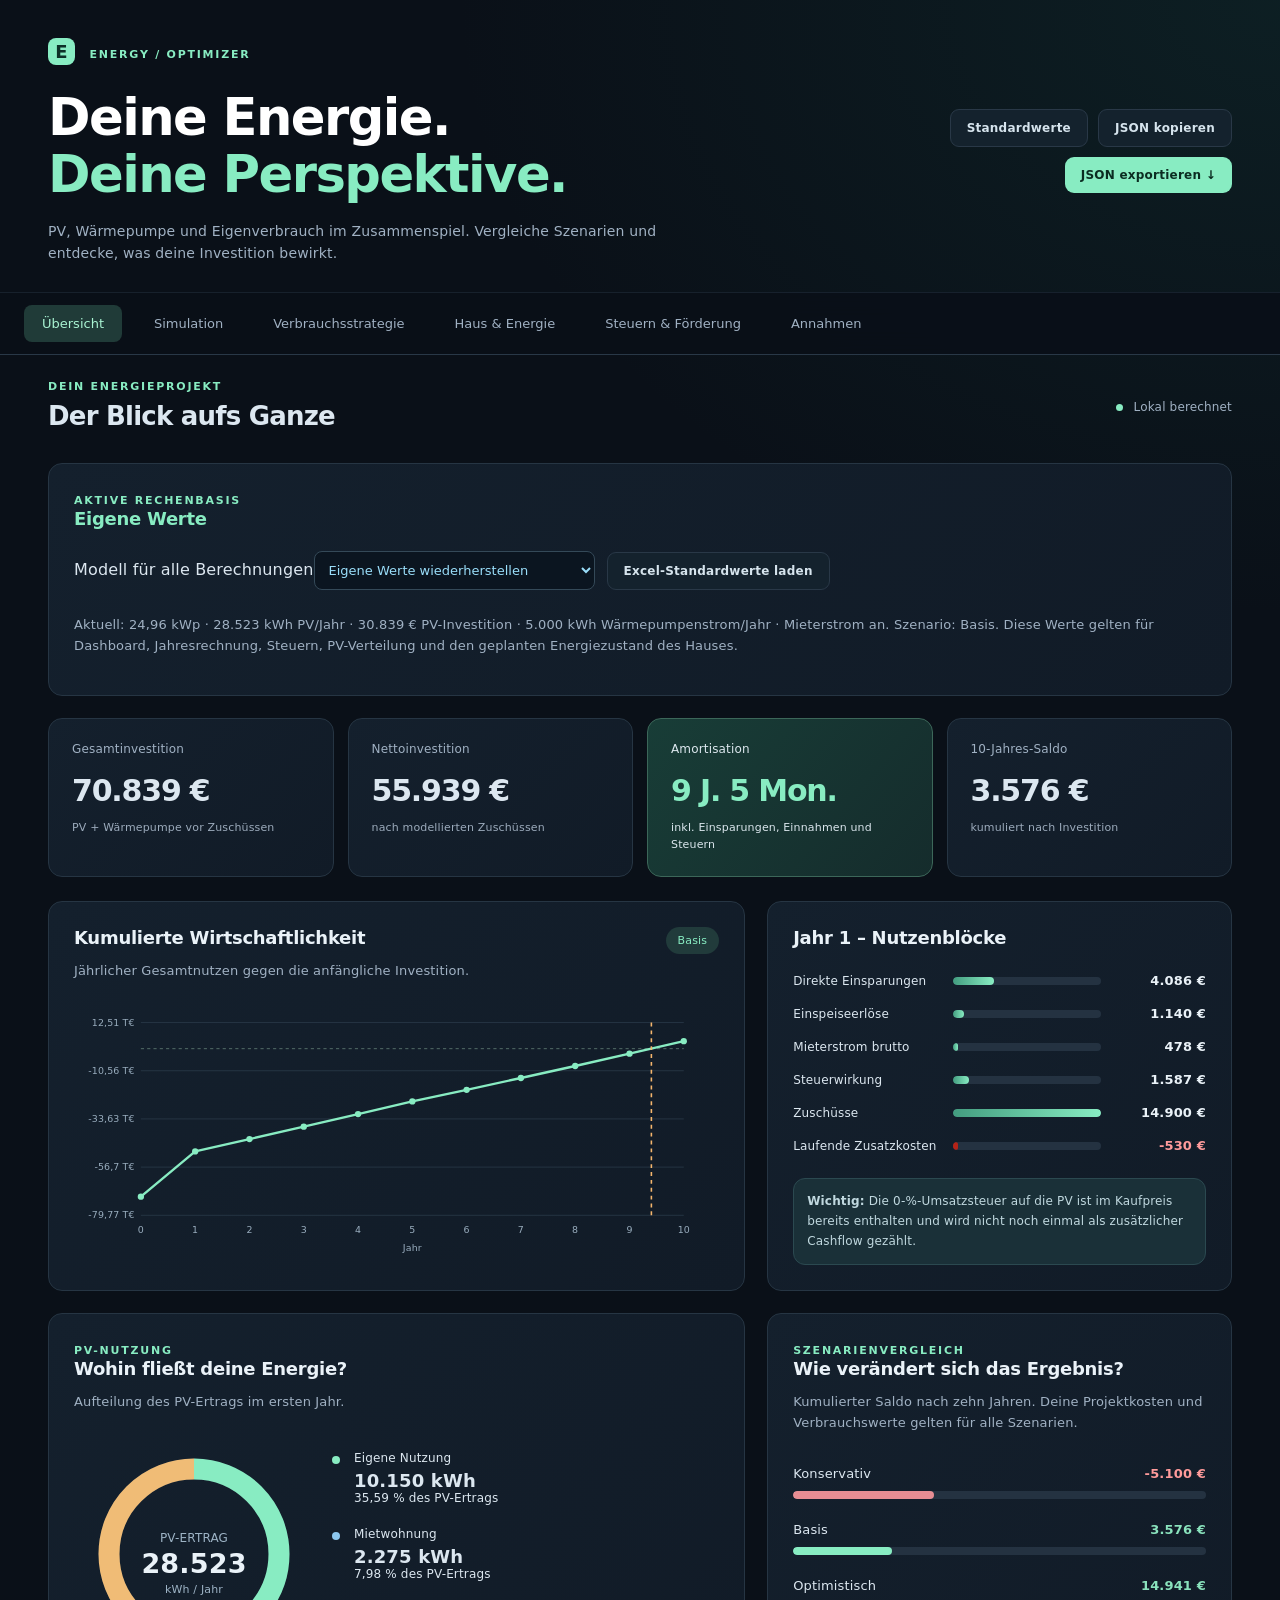
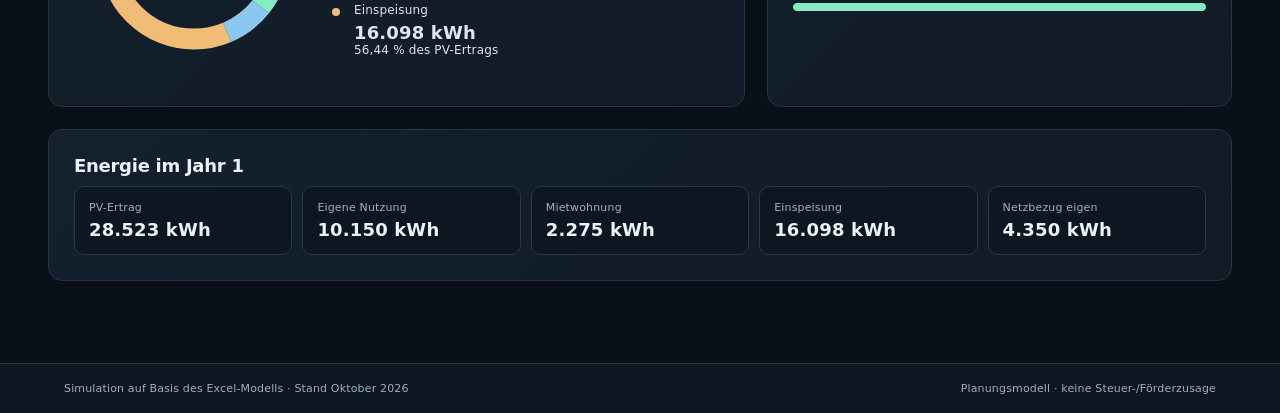
==== commit c81800ec: "Profile Update HD Solar" ====
--- a/index.html
+++ b/index.html
@@ -33,7 +33,7 @@
   <main>
     <section id="building" class="panel"><div id="propertyApp"></div></section>
     <section id="overview" class="panel active"><div class="section-intro"><div><span class="eyebrow">DEIN ENERGIEPROJEKT</span><h2>Der Blick aufs Ganze</h2></div><span class="live-label"><i></i> Lokal berechnet</span></div>
-      <div class="hero-grid">
+      <article class="card"><span class="eyebrow">AKTIVE RECHENBASIS</span><h2 id="activeModel">Eigene Werte</h2><label for="quickOfferSelect">Modell für alle Berechnungen</label><select id="quickOfferSelect"><option value="">Eigene Werte wiederherstellen</option></select><button id="restoreDefaults" class="button secondary">Excel-Standardwerte laden</button><p id="activeModelDetail"></p></article><div class="hero-grid">
         <article class="hero-card">
           <span class="label">Gesamtinvestition</span>
           <strong id="kpiInvestment">–</strong>
@@ -90,6 +90,7 @@
     </section>
 
     <section id="simulation" class="panel">
+      <article class="card"><div class="card-head"><div><span class="eyebrow">ANGEBOTSVERGLEICH</span><h2>Dein Angebotsprofil</h2></div></div><label for="offerSelect">Angebot auswählen</label><select id="offerSelect"><option value="">Eigene Werte wiederherstellen</option></select><button id="applyOffer" class="button">Profilwerte übernehmen</button><p>Die Übernahme ersetzt PV-Kosten, Leistung, Ertrag, Speichergröße und Verbrauchsbasis. WP-Projektkosten, Tarife, Steuern und Förderannahmen bleiben deine aktuellen Planwerte. Szenario wird Manuell.</p><div id="offerDetail"></div><label for="tenantEnabled"><input id="tenantEnabled" type="checkbox"> PV-Strom an Einliegerwohnung verkaufen (§42b-Annahme)</label><p>Bei ausgeschaltetem Verkauf werden der Mietwohnung im Jahresmodell keine PV-kWh zugeordnet. Ihr Stromverbrauch wird separat extern gedeckt. Die gemeinsame physische PV*SOL-Bilanz lässt sich daraus nicht direkt reproduzieren. Abrechnungskosten fallen hier nur bei aktiviertem Verkauf an. Keine Prüfung von Vertrag, Messkonzept oder rechtlichen Voraussetzungen.</p></article>
       <div class="layout-sidebar">
         <aside class="card controls sticky">
           <div class="card-head">
@@ -238,7 +239,7 @@
     <span>Planungsmodell · keine Steuer-/Förderzusage</span>
   </footer>
 
-  <noscript><p>Bitte JavaScript aktivieren, um die Simulation zu nutzen.</p></noscript><script src="app.js"></script><script src="property.js"></script>
+  <noscript><p>Bitte JavaScript aktivieren, um die Simulation zu nutzen.</p></noscript><script src="profiles.js"></script><script src="app.js"></script><script src="property.js"></script>
 </body>
 </html>
 
--- a/dark.css
+++ b/dark.css
@@ -5,3 +5,5 @@
 .chart-scroll{overflow-x:auto} @media(max-width:620px){.chart-scroll .chart{min-width:600px;min-height:240px}.chart-scroll{margin-inline:-5px;padding-bottom:8px}}
 .card{min-width:0}.chart-scroll{width:100%;max-width:100%}
 .house-kpis strong{font-size:22px}.house-fields{display:grid;grid-template-columns:1fr 1fr;gap:14px 24px;align-items:center}.house-fields label{font-size:14px}.source-tag{display:block;font-size:11px;color:var(--muted);margin-top:6px}.house-fields input,.house-fields select{width:100%;background:#0b1520;color:#9adefa;border:1px solid #344958;border-radius:8px;padding:11px;box-sizing:border-box}.house-fields small{display:block;color:var(--muted);margin-top:5px}.house-steps,.house-actions,.house-sources{display:flex;gap:10px;flex-wrap:wrap;margin:16px 0 25px}.house-bar{display:grid;grid-template-columns:1fr auto;gap:8px;margin:22px 0;font-size:13px}.house-bar .bar-track{grid-column:1/-1}.house-sources a{color:var(--mint);font-size:12px}.house-actions{justify-content:space-between;margin-bottom:0}button:disabled{opacity:.35;cursor:default}@media(max-width:620px){.house-fields{grid-template-columns:1fr;gap:9px}.house-fields label{margin-top:15px}.house-kpis{grid-template-columns:1fr}.house-kpis strong{font-size:23px}}
+#offerSelect{max-width:480px;margin:12px 12px 12px 0}#offerDetail .energy-summary{margin-top:18px}#tenantEnabled{accent-color:var(--mint);margin-right:8px}#offerDetail p{overflow-wrap:anywhere}@media(max-width:620px){#offerSelect{max-width:100%;width:100%}#offerDetail .energy-summary{grid-template-columns:1fr 1fr}}
+#quickOfferSelect{max-width:480px;margin:12px 12px 12px 0}#activeModel{color:var(--mint)}@media(max-width:620px){#quickOfferSelect{width:100%;max-width:100%}}
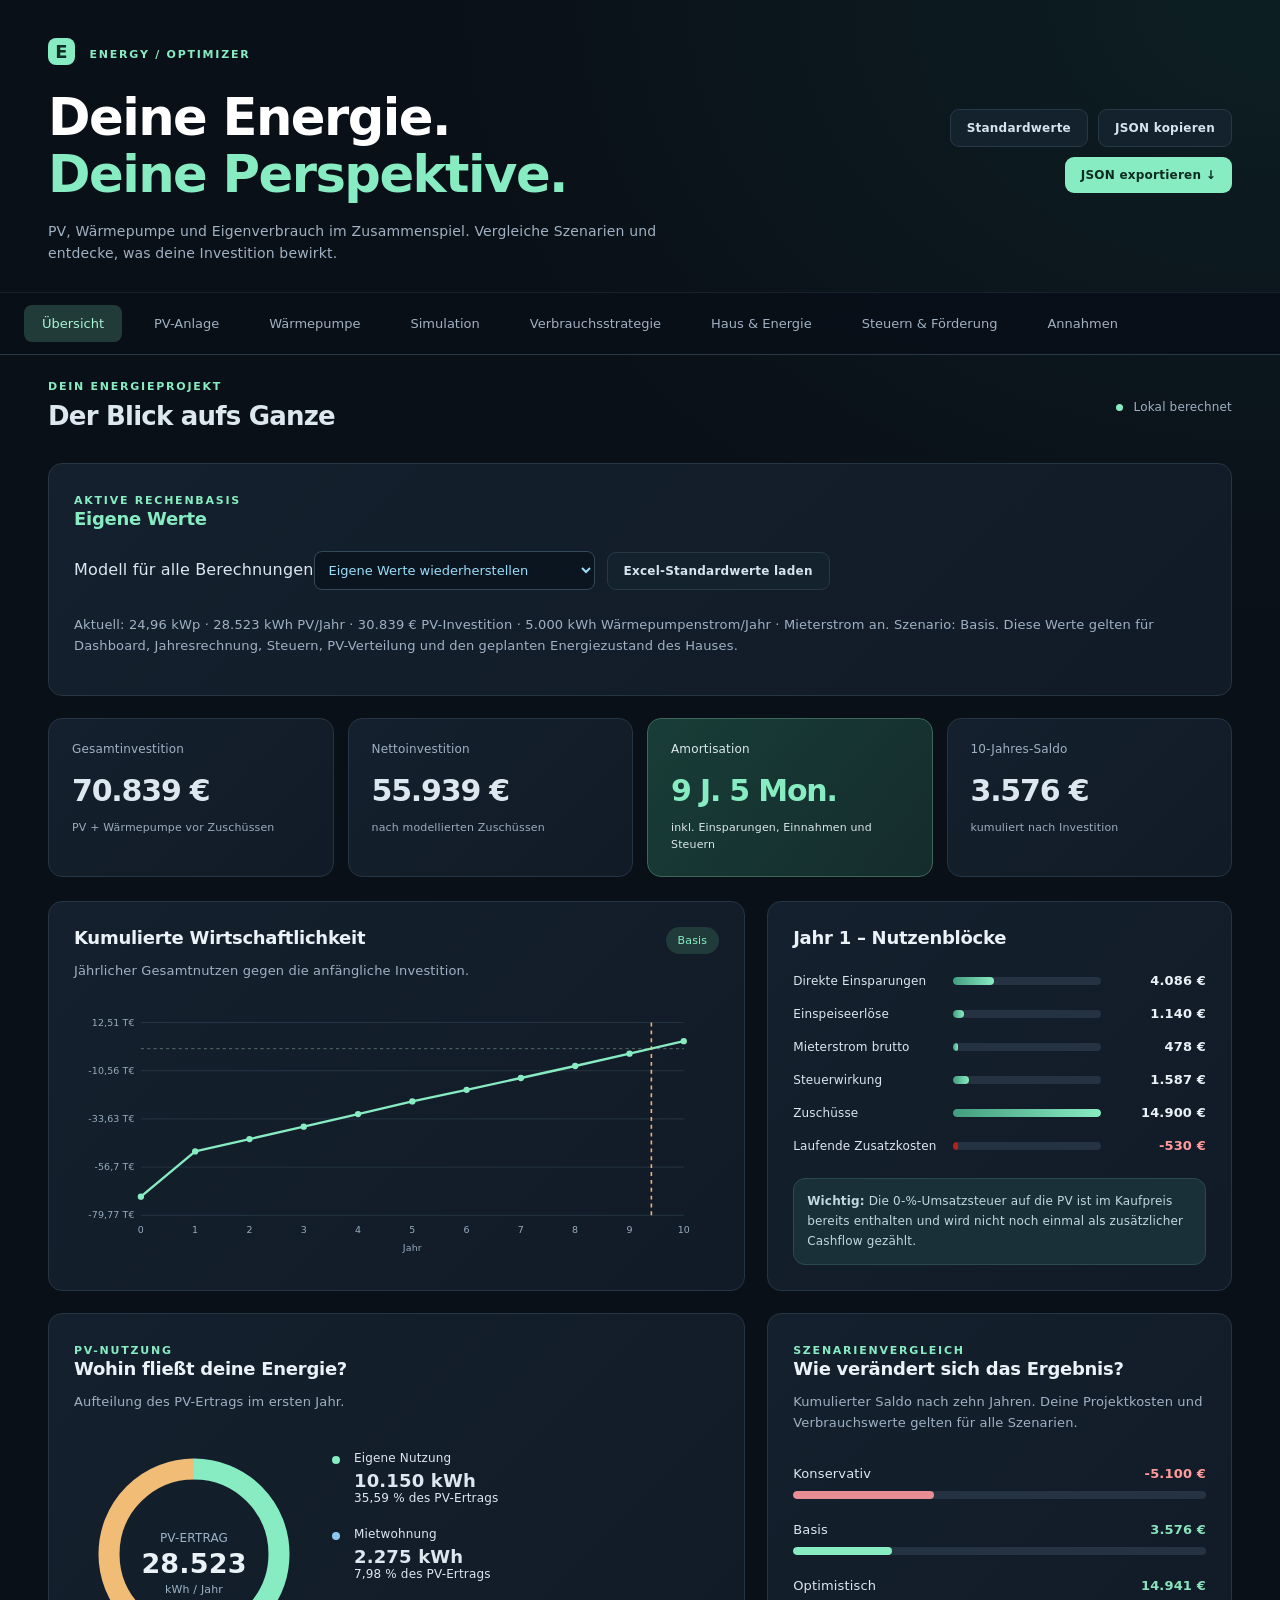
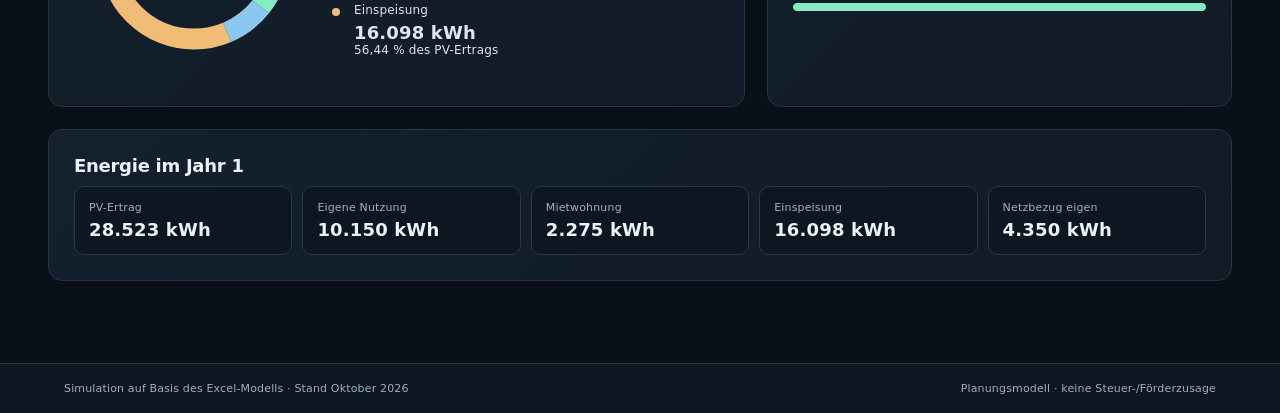
==== commit b633da73: "Added views for PV and Wärmepumpe" ====
--- a/index.html
+++ b/index.html
@@ -23,6 +23,8 @@
 
   <nav class="tabs" aria-label="Bereiche">
     <button class="tab active" data-tab="overview">Übersicht</button>
+    <button class="tab" data-tab="pv">PV-Anlage</button>
+    <button class="tab" data-tab="wp">Wärmepumpe</button>
     <button class="tab" data-tab="simulation">Simulation</button>
     <button class="tab" data-tab="strategy">Verbrauchsstrategie</button>
     <button class="tab" data-tab="building">Haus & Energie</button>
@@ -31,6 +33,8 @@
   </nav>
 
   <main>
+    <section id="pv" class="panel"><div id="pvOverview"></div></section>
+    <section id="wp" class="panel"><div id="wpOverview"></div></section>
     <section id="building" class="panel"><div id="propertyApp"></div></section>
     <section id="overview" class="panel active"><div class="section-intro"><div><span class="eyebrow">DEIN ENERGIEPROJEKT</span><h2>Der Blick aufs Ganze</h2></div><span class="live-label"><i></i> Lokal berechnet</span></div>
       <article class="card"><span class="eyebrow">AKTIVE RECHENBASIS</span><h2 id="activeModel">Eigene Werte</h2><label for="quickOfferSelect">Modell für alle Berechnungen</label><select id="quickOfferSelect"><option value="">Eigene Werte wiederherstellen</option></select><button id="restoreDefaults" class="button secondary">Excel-Standardwerte laden</button><p id="activeModelDetail"></p></article><div class="hero-grid">
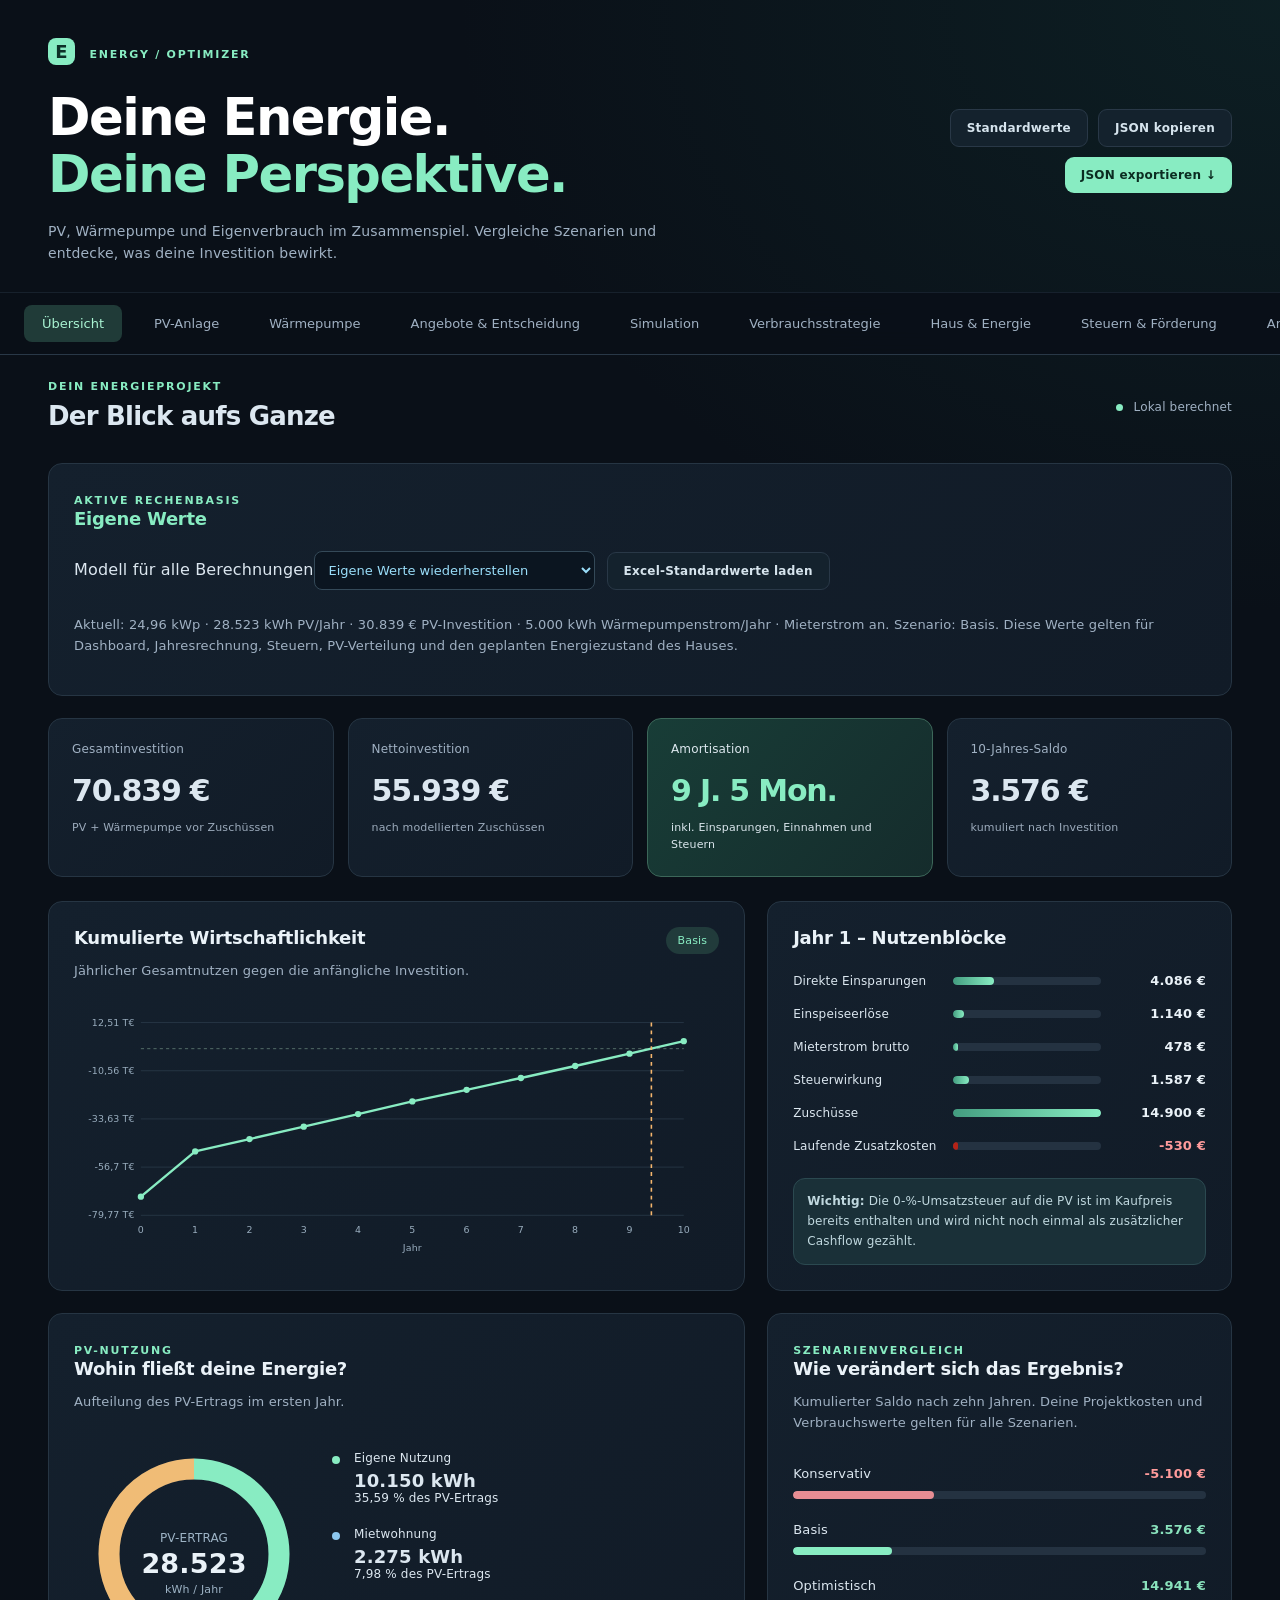
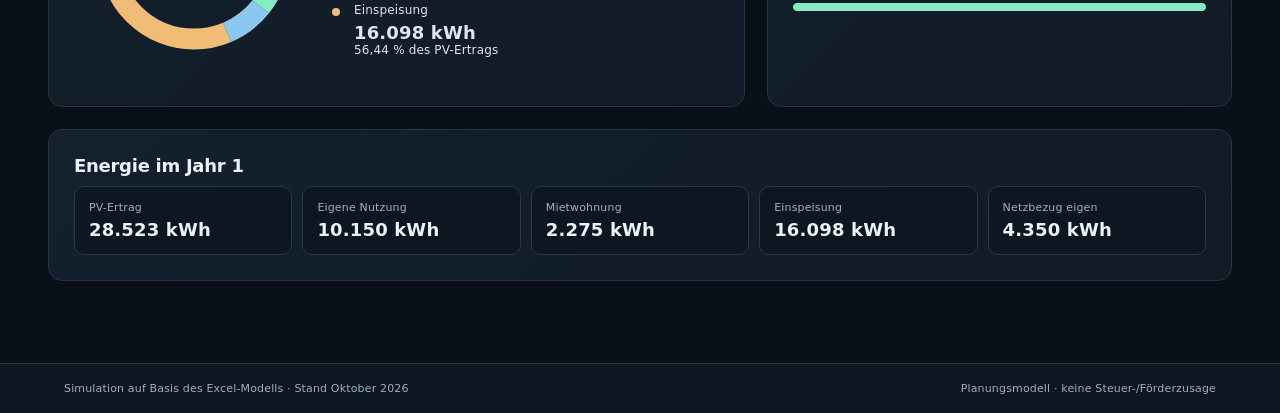
==== commit 41dfb179: "rest files für neuen tab" ====
--- a/index.html
+++ b/index.html
@@ -25,6 +25,7 @@
     <button class="tab active" data-tab="overview">Übersicht</button>
     <button class="tab" data-tab="pv">PV-Anlage</button>
     <button class="tab" data-tab="wp">Wärmepumpe</button>
+    <button class="tab" data-tab="decision">Angebote & Entscheidung</button>
     <button class="tab" data-tab="simulation">Simulation</button>
     <button class="tab" data-tab="strategy">Verbrauchsstrategie</button>
     <button class="tab" data-tab="building">Haus & Energie</button>
@@ -33,6 +34,7 @@
   </nav>
 
   <main>
+    <section id="decision" class="panel"><div id="decisionApp"></div></section>
     <section id="pv" class="panel"><div id="pvOverview"></div></section>
     <section id="wp" class="panel"><div id="wpOverview"></div></section>
     <section id="building" class="panel"><div id="propertyApp"></div></section>
@@ -166,7 +168,7 @@
               </select>
             </label>
             <label>Batterie nutzbar <span id="batteryValue">17,52 kWh</span>
-              <input id="batteryCapacity" type="range" min="8.76" max="35.04" step="8.76" value="17.52" />
+              <input id="batteryCapacity" type="range" min="0" max="60" step="0.001" value="17.52" />
             </label>
             <label>Mindest-SOC <span id="socMinValue">15 %</span>
               <input id="socMin" type="range" min="5" max="35" step="5" value="15" />
@@ -243,7 +245,7 @@
     <span>Planungsmodell · keine Steuer-/Förderzusage</span>
   </footer>
 
-  <noscript><p>Bitte JavaScript aktivieren, um die Simulation zu nutzen.</p></noscript><script src="profiles.js"></script><script src="app.js"></script><script src="property.js"></script>
+  <noscript><p>Bitte JavaScript aktivieren, um die Simulation zu nutzen.</p></noscript><script src="profiles.js"></script><script src="app.js"></script><script src="property.js"></script><script src="decision.js"></script>
 </body>
 </html>
 
--- a/dark.css
+++ b/dark.css
@@ -7,3 +7,4 @@
 .house-kpis strong{font-size:22px}.house-fields{display:grid;grid-template-columns:1fr 1fr;gap:14px 24px;align-items:center}.house-fields label{font-size:14px}.source-tag{display:block;font-size:11px;color:var(--muted);margin-top:6px}.house-fields input,.house-fields select{width:100%;background:#0b1520;color:#9adefa;border:1px solid #344958;border-radius:8px;padding:11px;box-sizing:border-box}.house-fields small{display:block;color:var(--muted);margin-top:5px}.house-steps,.house-actions,.house-sources{display:flex;gap:10px;flex-wrap:wrap;margin:16px 0 25px}.house-bar{display:grid;grid-template-columns:1fr auto;gap:8px;margin:22px 0;font-size:13px}.house-bar .bar-track{grid-column:1/-1}.house-sources a{color:var(--mint);font-size:12px}.house-actions{justify-content:space-between;margin-bottom:0}button:disabled{opacity:.35;cursor:default}@media(max-width:620px){.house-fields{grid-template-columns:1fr;gap:9px}.house-fields label{margin-top:15px}.house-kpis{grid-template-columns:1fr}.house-kpis strong{font-size:23px}}
 #offerSelect{max-width:480px;margin:12px 12px 12px 0}#offerDetail .energy-summary{margin-top:18px}#tenantEnabled{accent-color:var(--mint);margin-right:8px}#offerDetail p{overflow-wrap:anywhere}@media(max-width:620px){#offerSelect{max-width:100%;width:100%}#offerDetail .energy-summary{grid-template-columns:1fr 1fr}}
 #quickOfferSelect{max-width:480px;margin:12px 12px 12px 0}#activeModel{color:var(--mint)}@media(max-width:620px){#quickOfferSelect{width:100%;max-width:100%}}
+.decision-controls{display:grid;grid-template-columns:repeat(3,minmax(0,1fr));gap:18px;margin:24px 0}.decision-controls label,.decision-table label,.decision-todo label{display:block;font-size:12px;color:#bdd0df}.decision-controls input[type=number],.decision-table input[type=number],.decision-table textarea,.decision-todo textarea{width:100%;box-sizing:border-box;background:#0b1520;color:#9adefa;border:1px solid #344958;border-radius:8px;padding:10px;margin-top:8px}.decision-table textarea,.decision-todo textarea{min-height:72px;resize:vertical}.decision-controls input[type=checkbox]{accent-color:var(--mint)}.decision-table{min-width:650px;table-layout:fixed}.decision-table th:first-child{width:28%}.decision-table caption{text-align:left;padding:12px 0;color:var(--muted);font-size:12px}.decision-table p{font-size:12px;white-space:normal}.decision-table td,.decision-table th{white-space:normal;vertical-align:top;overflow-wrap:anywhere}.decision-table label{margin-top:14px}.decision-todo{display:grid;grid-template-columns:1.4fr 1fr;gap:24px;padding:22px 0;border-top:1px solid var(--line)}.decision-todo strong{font-size:14px;line-height:1.6}.decision-todo .pill{display:inline-block;margin:10px 0}.decision-todo select{width:100%;margin:8px 0 14px}#decisionScoreCards .hero-card{min-height:230px}#decisionScoreCards .bar-track{margin:15px 0}#decisionScoreCards button{margin-top:20px}.decision-controls select{width:100%;margin-top:8px}#decisionStatus{color:var(--mint)}@media(max-width:850px){.decision-controls{grid-template-columns:1fr 1fr}}@media(max-width:620px){.decision-controls,.decision-todo{grid-template-columns:1fr}.decision-table{min-width:620px}#decisionScoreCards{grid-template-columns:1fr}.section-intro{flex-wrap:wrap;gap:14px}}
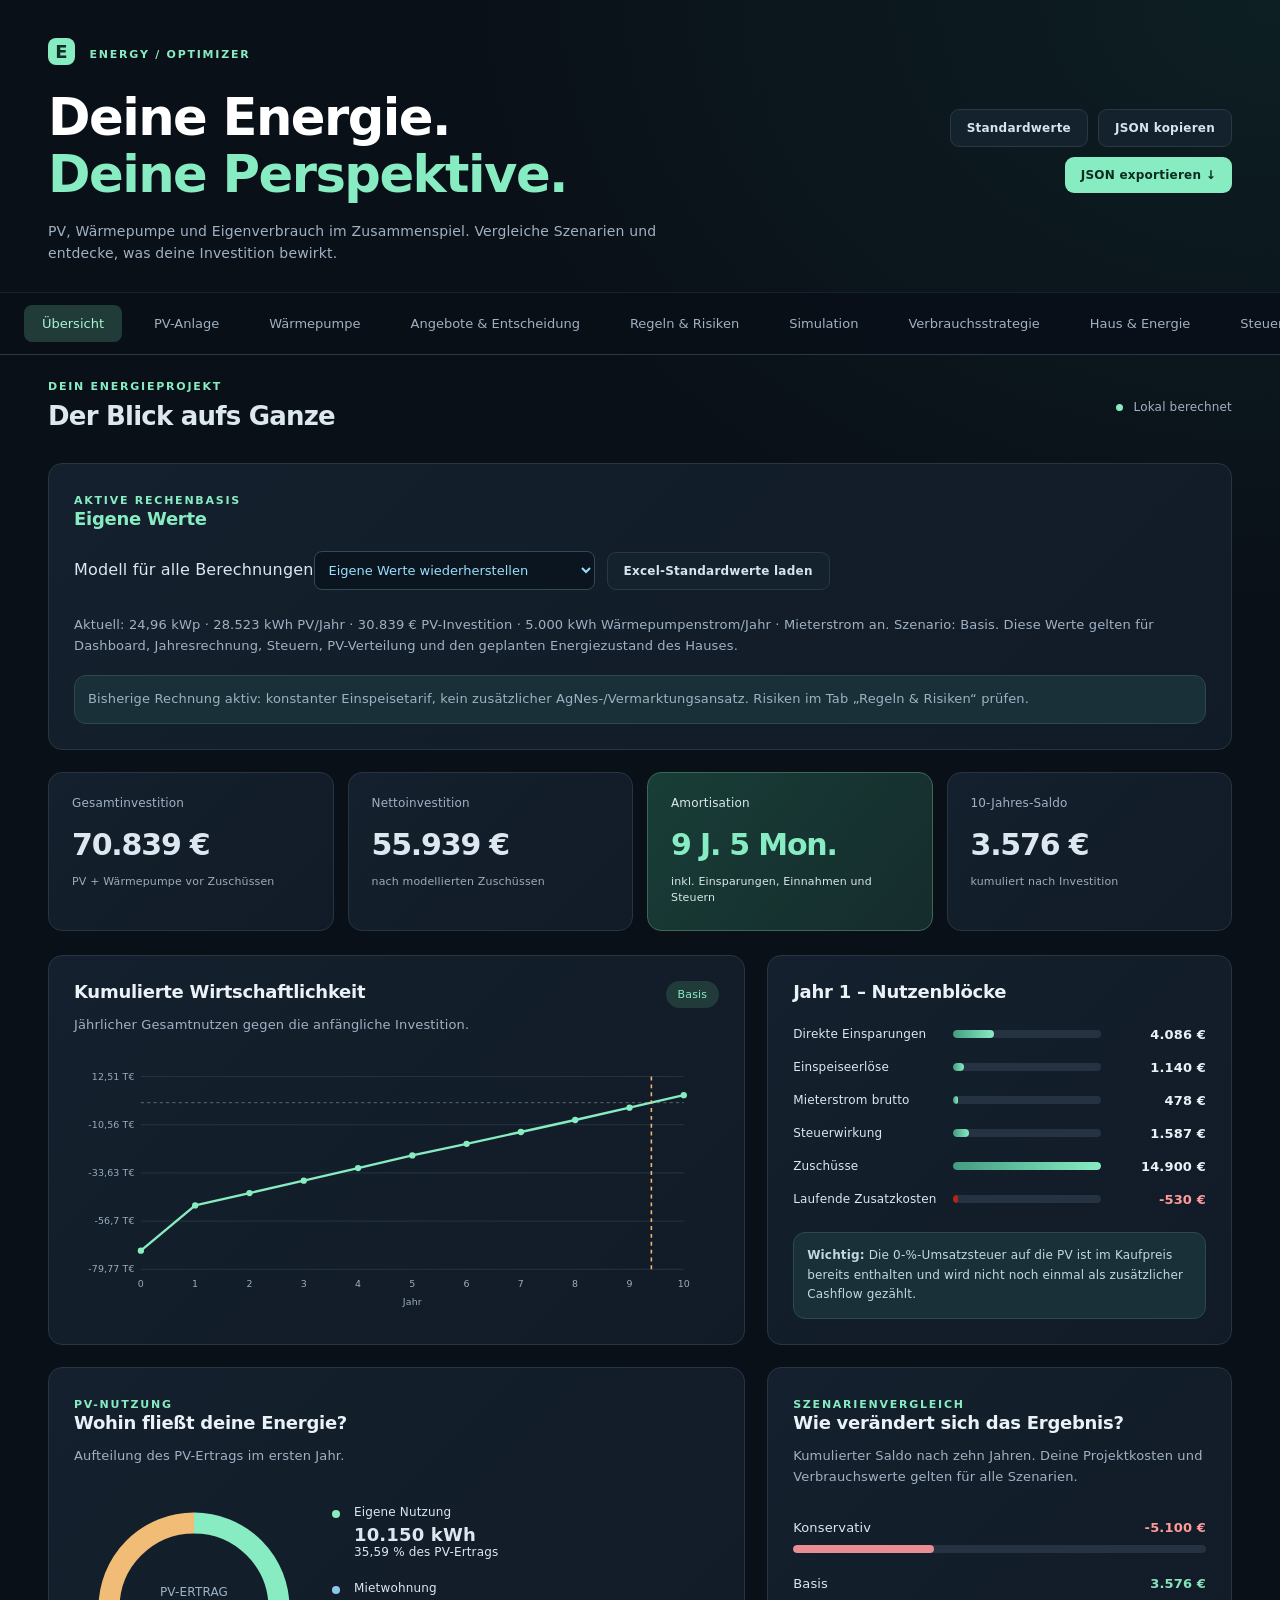
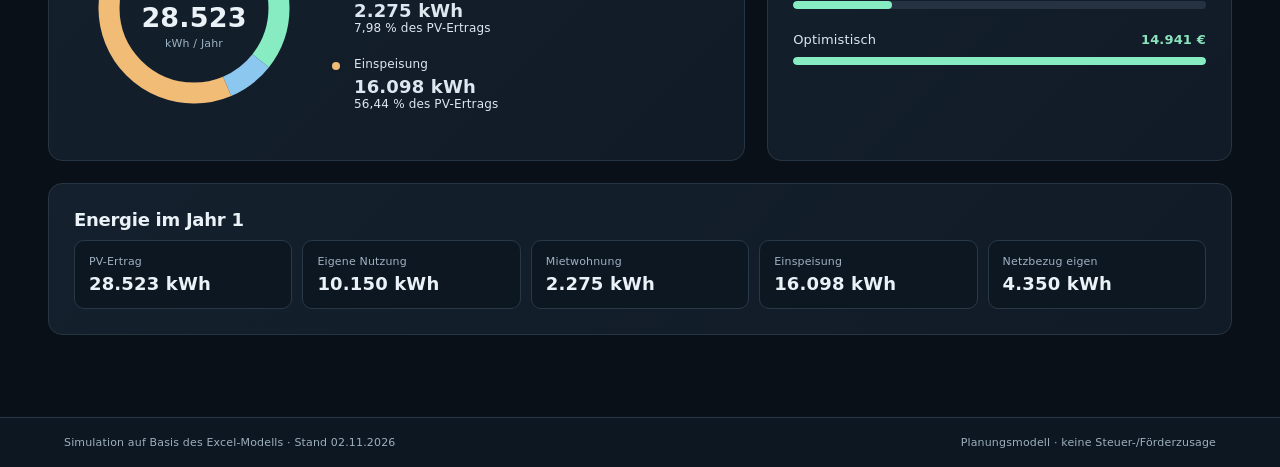
==== commit c6b1e47a: "Neuer Tab: Regeln & Risiken" ====
--- a/index.html
+++ b/index.html
@@ -1,251 +1,253 @@
-<!doctype html>
-<html lang="de">
-<head>
-  <meta charset="utf-8" />
-  <meta name="viewport" content="width=device-width,initial-scale=1" />
-  <meta name="description" content="Interaktive Simulation für PV, Wärmepumpe, Speicher, Wallbox und Mieterstrom." />
-  <title>PV + Wärmepumpe – Simulation & Informationsstrom</title>
-  <link rel="stylesheet" href="styles.css" /><link rel="stylesheet" href="dark.css" />
-</head>
-<body>
-<div class="ambient"></div>
-  <header class="topbar">
-    <div>
-      <div class="eyebrow"><span class="brand-mark">E</span> ENERGY / OPTIMIZER</div>
-      <h1>Deine Energie.<br><span>Deine Perspektive.</span></h1>
-      <p>PV, Wärmepumpe und Eigenverbrauch im Zusammenspiel. Vergleiche Szenarien und entdecke, was deine Investition bewirkt.</p>
-    </div>
-    <div class="top-actions">
-      <button id="resetBtn" class="button secondary">Standardwerte</button>
-      <button id="shareBtn" class="button secondary">JSON kopieren</button><button id="downloadBtn" class="button">JSON exportieren ↓</button>
-    </div>
-  </header>
-
-  <nav class="tabs" aria-label="Bereiche">
-    <button class="tab active" data-tab="overview">Übersicht</button>
-    <button class="tab" data-tab="pv">PV-Anlage</button>
-    <button class="tab" data-tab="wp">Wärmepumpe</button>
-    <button class="tab" data-tab="decision">Angebote & Entscheidung</button>
-    <button class="tab" data-tab="simulation">Simulation</button>
-    <button class="tab" data-tab="strategy">Verbrauchsstrategie</button>
-    <button class="tab" data-tab="building">Haus & Energie</button>
-    <button class="tab" data-tab="tax">Steuern & Förderung</button>
-    <button class="tab" data-tab="assumptions">Annahmen</button>
-  </nav>
-
-  <main>
-    <section id="decision" class="panel"><div id="decisionApp"></div></section>
-    <section id="pv" class="panel"><div id="pvOverview"></div></section>
-    <section id="wp" class="panel"><div id="wpOverview"></div></section>
-    <section id="building" class="panel"><div id="propertyApp"></div></section>
-    <section id="overview" class="panel active"><div class="section-intro"><div><span class="eyebrow">DEIN ENERGIEPROJEKT</span><h2>Der Blick aufs Ganze</h2></div><span class="live-label"><i></i> Lokal berechnet</span></div>
-      <article class="card"><span class="eyebrow">AKTIVE RECHENBASIS</span><h2 id="activeModel">Eigene Werte</h2><label for="quickOfferSelect">Modell für alle Berechnungen</label><select id="quickOfferSelect"><option value="">Eigene Werte wiederherstellen</option></select><button id="restoreDefaults" class="button secondary">Excel-Standardwerte laden</button><p id="activeModelDetail"></p></article><div class="hero-grid">
-        <article class="hero-card">
-          <span class="label">Gesamtinvestition</span>
-          <strong id="kpiInvestment">–</strong>
-          <small>PV + Wärmepumpe vor Zuschüssen</small>
-        </article>
-        <article class="hero-card">
-          <span class="label">Nettoinvestition</span>
-          <strong id="kpiNetInvestment">–</strong>
-          <small>nach modellierten Zuschüssen</small>
-        </article>
-        <article class="hero-card accent">
-          <span class="label">Amortisation</span>
-          <strong id="kpiPayback">–</strong>
-          <small>inkl. Einsparungen, Einnahmen und Steuern</small>
-        </article>
-        <article class="hero-card">
-          <span class="label">10-Jahres-Saldo</span>
-          <strong id="kpiTenYear">–</strong>
-          <small>kumuliert nach Investition</small>
-        </article>
-      </div>
-
-      <div class="two-col">
-        <article class="card">
-          <div class="card-head">
-            <div>
-              <h2>Kumulierte Wirtschaftlichkeit</h2>
-              <p>Jährlicher Gesamtnutzen gegen die anfängliche Investition.</p>
-            </div>
-            <span id="scenarioPill" class="pill">Basis</span>
-          </div>
-          <div class="chart-scroll"><svg id="cashflowChart" class="chart" viewBox="0 0 820 330" role="img" aria-label="Kumulierte Wirtschaftlichkeit"></svg></div>
-        </article>
-
-        <article class="card">
-          <h2>Jahr 1 – Nutzenblöcke</h2>
-          <div id="benefitBars" class="bar-list"></div>
-          <div class="callout">
-            <strong>Wichtig:</strong> Die 0-%-Umsatzsteuer auf die PV ist im Kaufpreis bereits enthalten und wird nicht noch einmal als zusätzlicher Cashflow gezählt.
-          </div>
-        </article>
-      </div>
-
-      <div class="two-col"><article class="card"><div class="card-head"><div><span class="eyebrow">PV-NUTZUNG</span><h2>Wohin fließt deine Energie?</h2><p>Aufteilung des PV-Ertrags im ersten Jahr.</p></div></div><div class="donut-layout"><svg id="energyDonut" viewBox="0 0 240 240" role="img" aria-label="PV-Nutzung im ersten Jahr"></svg><div id="energyLegend" class="chart-legend"></div></div></article><article class="card"><span class="eyebrow">SZENARIENVERGLEICH</span><h2>Wie verändert sich das Ergebnis?</h2><p>Kumulierter Saldo nach zehn Jahren. Deine Projektkosten und Verbrauchswerte gelten für alle Szenarien.</p><div id="scenarioComparison" class="scenario-comparison"></div></article></div><article class="card">
-        <h2>Energie im Jahr 1</h2>
-        <div class="energy-summary">
-          <div><span>PV-Ertrag</span><b id="energyPv">–</b></div>
-          <div><span>Eigene Nutzung</span><b id="energyOwn">–</b></div>
-          <div><span>Mietwohnung</span><b id="energyTenant">–</b></div>
-          <div><span>Einspeisung</span><b id="energyFeed">–</b></div>
-          <div><span>Netzbezug eigen</span><b id="energyGrid">–</b></div>
-        </div>
-      </article>
-    </section>
-
-    <section id="simulation" class="panel">
-      <article class="card"><div class="card-head"><div><span class="eyebrow">ANGEBOTSVERGLEICH</span><h2>Dein Angebotsprofil</h2></div></div><label for="offerSelect">Angebot auswählen</label><select id="offerSelect"><option value="">Eigene Werte wiederherstellen</option></select><button id="applyOffer" class="button">Profilwerte übernehmen</button><p>Die Übernahme ersetzt PV-Kosten, Leistung, Ertrag, Speichergröße und Verbrauchsbasis. WP-Projektkosten, Tarife, Steuern und Förderannahmen bleiben deine aktuellen Planwerte. Szenario wird Manuell.</p><div id="offerDetail"></div><label for="tenantEnabled"><input id="tenantEnabled" type="checkbox"> PV-Strom an Einliegerwohnung verkaufen (§42b-Annahme)</label><p>Bei ausgeschaltetem Verkauf werden der Mietwohnung im Jahresmodell keine PV-kWh zugeordnet. Ihr Stromverbrauch wird separat extern gedeckt. Die gemeinsame physische PV*SOL-Bilanz lässt sich daraus nicht direkt reproduzieren. Abrechnungskosten fallen hier nur bei aktiviertem Verkauf an. Keine Prüfung von Vertrag, Messkonzept oder rechtlichen Voraussetzungen.</p></article>
-      <div class="layout-sidebar">
-        <aside class="card controls sticky">
-          <div class="card-head">
-            <div>
-              <h2>Parameter</h2>
-              <p>Blau markierte Werte sind steuerbar.</p>
-            </div>
-          </div>
-          <label>Szenario
-            <select id="scenarioSelect">
-              <option>Konservativ</option>
-              <option selected>Basis</option>
-              <option>Optimistisch</option>
-              <option>Manuell</option>
-            </select>
-          </label>
-          <p class="control-unit">Änderungen wechseln zu „Manuell“. Szenarien ersetzen nur die Szenarioannahmen.</p><div id="inputControls"></div>
-        </aside>
-
-        <div class="stack">
-          <article class="card">
-            <h2>5- und 10-Jahres-Vergleich</h2>
-            <div class="compare-grid">
-              <div class="compare-card"><span>Direkte Einsparungen · 5 J.</span><b id="fiveSavings">–</b></div>
-              <div class="compare-card"><span>Einnahmen · 5 J.</span><b id="fiveIncome">–</b></div>
-              <div class="compare-card"><span>Steuervorteile · 5 J.</span><b id="fiveTax">–</b></div>
-              <div class="compare-card"><span>Restkosten · 5 J.</span><b id="fiveResidual">–</b></div>
-              <div class="compare-card"><span>Direkte Einsparungen · 10 J.</span><b id="tenSavings">–</b></div>
-              <div class="compare-card"><span>Einnahmen · 10 J.</span><b id="tenIncome">–</b></div>
-              <div class="compare-card"><span>Steuervorteile · 10 J.</span><b id="tenTax">–</b></div>
-              <div class="compare-card"><span>Saldo · 10 J.</span><b id="tenResidual">–</b></div>
-            </div>
-          </article>
-
-          <article class="card">
-            <h2>Dein jährlicher Rückfluss</h2><p>Einsparungen, Erlöse und Steuerwirkungen im Zeitverlauf. Zuschüsse fallen im ersten Jahr an.</p><div class="chart-scroll"><svg id="annualChart" class="chart" viewBox="0 0 820 330" role="img" aria-label="Jährlicher Nettonutzen"></svg></div><h3>Jahres-Cashflow</h3>
-            <div class="table-wrap">
-              <table>
-                <thead><tr><th>Jahr</th><th>Direkte Einsparung</th><th>Einspeisung</th><th>Mieterstrom</th><th>Steuer</th><th>Zuschüsse</th><th>Laufende Kosten</th><th>Nettonutzen</th><th>Kumuliert</th></tr></thead>
-                <tbody id="cashflowTable"></tbody>
-              </table>
-            </div>
-          </article>
-        </div>
-      </div>
-    </section>
-
-    <section id="strategy" class="panel">
-      <div class="two-col strategy-top">
-        <article class="card">
-          <div class="card-head">
-            <div>
-              <h2>Informationsstrom nach Tageszeit</h2>
-              <p>Wähle ein Zeitfenster. Die Reihenfolge darunter zeigt, wohin PV-Strom bevorzugt fließt.</p>
-            </div>
-          </div>
-          <div id="timeButtons" class="time-buttons"></div>
-          <div id="flowStage" class="flow-stage"></div>
-        </article>
-
-        <article class="card">
-          <h2>Aktive Strategie</h2>
-          <div class="strategy-controls">
-            <label>Strategiemodus
-              <select id="strategyMode">
-                <option>Standard</option>
-                <option selected>Optimal</option>
-                <option>Max. Autarkie</option>
-              </select>
-            </label>
-            <label>Batterie nutzbar <span id="batteryValue">17,52 kWh</span>
-              <input id="batteryCapacity" type="range" min="0" max="60" step="0.001" value="17.52" />
-            </label>
-            <label>Mindest-SOC <span id="socMinValue">15 %</span>
-              <input id="socMin" type="range" min="5" max="35" step="5" value="15" />
-            </label>
-            <label>Ziel-SOC 15 Uhr <span id="socTargetValue">85 %</span>
-              <input id="socTarget" type="range" min="60" max="100" step="5" value="85" />
-            </label>
-          </div>
-          <p class="model-note">Batteriegröße und SOC sind Betriebsvorgaben. Die Jahresrechnung verwendet Deckungsquoten und Strategiefaktoren; diese Regler verändern die Wirtschaftlichkeit nicht. Zusätzliche Speicherkosten sind nicht separat modelliert.</p><div class="callout"><strong>Grundregel:</strong> Direktverbrauch schlägt Speicherung. Das Auto soll nicht aus dem Hausspeicher geladen werden, wenn dadurch später Haushaltsstrom aus dem Netz gekauft werden muss.</div>
-        </article>
-      </div>
-
-      <article class="card">
-        <h2>Prioritätsmatrix</h2>
-        <div class="priority-legend">
-          <span><i class="p5"></i>5 höchste</span><span><i class="p4"></i>4 hoch</span><span><i class="p3"></i>3 mittel</span><span><i class="p2"></i>2 niedrig</span><span><i class="p1"></i>1 nur bei Überschuss</span>
-        </div>
-        <div class="table-wrap"><table id="priorityTable"></table></div>
-      </article>
-    </section>
-
-    <section id="tax" class="panel">
-      <div class="two-col">
-        <article class="card">
-          <h2>Förderung Wärmepumpe</h2>
-          <div class="metric-list">
-            <div><span>förderfähige Kosten</span><b id="taxEligible">–</b></div>
-            <div><span>KfW Grundförderung</span><b id="taxBaseGrant">–</b></div>
-            <div><span>Klimageschwindigkeitsbonus</span><b id="taxClimateGrant">–</b></div>
-            <div><span>Mannheim / regional</span><b id="taxLocalGrant">–</b></div>
-            <div class="total"><span>Gesamtzuschüsse</span><b id="taxGrantTotal">–</b></div>
-          </div>
-        </article>
-        <article class="card">
-          <h2>Steuerwirkung</h2>
-          <div class="metric-list">
-            <div><span>V+V-Erhaltungsaufwand</span><b id="taxDeductible">–</b></div>
-            <div><span>Verteilung</span><b id="taxYears">–</b></div>
-            <div><span>jährlicher V+V-Steuereffekt</span><b id="taxAnnual">–</b></div>
-            <div><span>PV §35a einmalig</span><b id="tax35a">–</b></div>
-            <div><span>0-%-USt PV (nur Info)</span><b id="taxVatInfo">–</b></div>
-          </div>
-        </article>
-      </div>
-      <article class="card warning">
-        <h2>Hinweis</h2>
-        <p>Das ist eine Planungsrechnung aus dem Excel-Modell, keine Steuer- oder Förderzusage. Förderbedingungen 2027, die konkrete Zuordnung des Zuschusses zum vermieteten Anteil und die steuerliche Behandlung sollten vor Antrag bzw. Steuererklärung nochmals geprüft werden.</p>
-      </article>
-    </section>
-
-    <section id="assumptions" class="panel">
-      <article class="card">
-        <h2>So rechnet das Modell</h2><p id="modelCoverage"></p><p>Jahresmodell mit PV-Deckungsquoten, ohne Stundenprofile, Speicherverluste oder Abzinsung. Warmwasser ist im Wärmepumpenverbrauch enthalten. Amortisation wird innerhalb des Übergangsjahres linear interpoliert; Zuschüsse und einmalige Steuerwirkungen werden in Jahr 1 gebucht. Finanzierung ist nicht Bestandteil dieser App.</p>
-        <p>Die Startwerte und die Rechenlogik stammen aus der korrigierten Excel-Datei vom 7. Oktober 2026. Das Web-Modell übernimmt insbesondere:</p>
-        <ul>
-          <li>Heidelberg-PV: 24,96 kWp, 30.839 €, ca. 28.523 kWh Ertrag im ersten Jahr.</li>
-          <li>Wärmepumpe: Planwert 40.000 € und ca. 5.000 kWh Strombedarf/Jahr.</li>
-          <li>Strom: 24 ct/kWh + 18 €/Monat, fünf Jahre Preisgarantie.</li>
-          <li>Verbrauch: 6.500 kWh Haushalt, 3.000 kWh Wallbox, 5.000 kWh Wärmepumpe, 3.500 kWh Mietwohnung.</li>
-          <li>Mieterstrom/Gebäudestrom und Einspeisevergütung werden getrennt als Einnahmen ausgewiesen.</li>
-          <li>V+V-Steuerwirkung kann über 2–5 Jahre verteilt werden; Standard ist 5 Jahre.</li>
-        </ul><p>Korrigierte Bezüge: Mieterstromdeckung wird aus Basisdeckung × Strategiefaktor ermittelt (Verbrauchsstrategie!G10). V+V verwendet den vermieteten Flächenanteil, PV-Arbeitskosten den selbstgenutzten Anteil. Förder- und Steuerwerte sind editierbare Annahmen aus der Excel, keine aktuell verifizierten Ansprüche.</p>
-      </article>
-      <article class="card">
-        <h2>GitHub Pages</h2>
-        <p>Die App benötigt keinen Server, keine Datenbank und keine externen JavaScript-Bibliotheken. Dadurch kann sie direkt aus dem Repository-Root via GitHub Pages veröffentlicht werden.</p>
-        <p>Die Konfiguration wird nur lokal im Browser gespeichert. Über „Konfiguration kopieren“ kannst du einen JSON-Datensatz in die Zwischenablage übernehmen.</p>
-      </article>
-    </section>
-  </main>
-
-  <footer>
-    <span>Simulation auf Basis des Excel-Modells · Stand Oktober 2026</span>
-    <span>Planungsmodell · keine Steuer-/Förderzusage</span>
-  </footer>
-
-  <noscript><p>Bitte JavaScript aktivieren, um die Simulation zu nutzen.</p></noscript><script src="profiles.js"></script><script src="app.js"></script><script src="property.js"></script><script src="decision.js"></script>
-</body>
-</html>
-
+<!doctype html>
+<html lang="de">
+<head>
+  <meta charset="utf-8" />
+  <meta name="viewport" content="width=device-width,initial-scale=1" />
+  <meta name="description" content="Interaktive Simulation für PV, Wärmepumpe, Speicher, Wallbox und Mieterstrom." />
+  <title>PV + Wärmepumpe – Simulation & Informationsstrom</title>
+  <link rel="stylesheet" href="styles.css" /><link rel="stylesheet" href="dark.css" />
+</head>
+<body>
+<div class="ambient"></div>
+  <header class="topbar">
+    <div>
+      <div class="eyebrow"><span class="brand-mark">E</span> ENERGY / OPTIMIZER</div>
+      <h1>Deine Energie.<br><span>Deine Perspektive.</span></h1>
+      <p>PV, Wärmepumpe und Eigenverbrauch im Zusammenspiel. Vergleiche Szenarien und entdecke, was deine Investition bewirkt.</p>
+    </div>
+    <div class="top-actions">
+      <button id="resetBtn" class="button secondary">Standardwerte</button>
+      <button id="shareBtn" class="button secondary">JSON kopieren</button><button id="downloadBtn" class="button">JSON exportieren ↓</button>
+    </div>
+  </header>
+
+  <nav class="tabs" aria-label="Bereiche">
+    <button class="tab active" data-tab="overview">Übersicht</button>
+    <button class="tab" data-tab="pv">PV-Anlage</button>
+    <button class="tab" data-tab="wp">Wärmepumpe</button>
+    <button class="tab" data-tab="decision">Angebote & Entscheidung</button>
+    <button class="tab" data-tab="regulation">Regeln & Risiken</button>
+    <button class="tab" data-tab="simulation">Simulation</button>
+    <button class="tab" data-tab="strategy">Verbrauchsstrategie</button>
+    <button class="tab" data-tab="building">Haus & Energie</button>
+    <button class="tab" data-tab="tax">Steuern & Förderung</button>
+    <button class="tab" data-tab="assumptions">Annahmen</button>
+  </nav>
+
+  <main>
+    <section id="regulation" class="panel"><div id="regulationApp"></div></section>
+    <section id="decision" class="panel"><div id="decisionApp"></div></section>
+    <section id="pv" class="panel"><div id="pvOverview"></div></section>
+    <section id="wp" class="panel"><div id="wpOverview"></div></section>
+    <section id="building" class="panel"><div id="propertyApp"></div></section>
+    <section id="overview" class="panel active"><div class="section-intro"><div><span class="eyebrow">DEIN ENERGIEPROJEKT</span><h2>Der Blick aufs Ganze</h2></div><span class="live-label"><i></i> Lokal berechnet</span></div>
+      <article class="card"><span class="eyebrow">AKTIVE RECHENBASIS</span><h2 id="activeModel">Eigene Werte</h2><label for="quickOfferSelect">Modell für alle Berechnungen</label><select id="quickOfferSelect"><option value="">Eigene Werte wiederherstellen</option></select><button id="restoreDefaults" class="button secondary">Excel-Standardwerte laden</button><p id="activeModelDetail"></p><p id="regulationActive" class="callout"></p></article><div class="hero-grid">
+        <article class="hero-card">
+          <span class="label">Gesamtinvestition</span>
+          <strong id="kpiInvestment">–</strong>
+          <small>PV + Wärmepumpe vor Zuschüssen</small>
+        </article>
+        <article class="hero-card">
+          <span class="label">Nettoinvestition</span>
+          <strong id="kpiNetInvestment">–</strong>
+          <small>nach modellierten Zuschüssen</small>
+        </article>
+        <article class="hero-card accent">
+          <span class="label">Amortisation</span>
+          <strong id="kpiPayback">–</strong>
+          <small>inkl. Einsparungen, Einnahmen und Steuern</small>
+        </article>
+        <article class="hero-card">
+          <span class="label">10-Jahres-Saldo</span>
+          <strong id="kpiTenYear">–</strong>
+          <small>kumuliert nach Investition</small>
+        </article>
+      </div>
+
+      <div class="two-col">
+        <article class="card">
+          <div class="card-head">
+            <div>
+              <h2>Kumulierte Wirtschaftlichkeit</h2>
+              <p>Jährlicher Gesamtnutzen gegen die anfängliche Investition.</p>
+            </div>
+            <span id="scenarioPill" class="pill">Basis</span>
+          </div>
+          <div class="chart-scroll"><svg id="cashflowChart" class="chart" viewBox="0 0 820 330" role="img" aria-label="Kumulierte Wirtschaftlichkeit"></svg></div>
+        </article>
+
+        <article class="card">
+          <h2>Jahr 1 – Nutzenblöcke</h2>
+          <div id="benefitBars" class="bar-list"></div>
+          <div class="callout">
+            <strong>Wichtig:</strong> Die 0-%-Umsatzsteuer auf die PV ist im Kaufpreis bereits enthalten und wird nicht noch einmal als zusätzlicher Cashflow gezählt.
+          </div>
+        </article>
+      </div>
+
+      <div class="two-col"><article class="card"><div class="card-head"><div><span class="eyebrow">PV-NUTZUNG</span><h2>Wohin fließt deine Energie?</h2><p>Aufteilung des PV-Ertrags im ersten Jahr.</p></div></div><div class="donut-layout"><svg id="energyDonut" viewBox="0 0 240 240" role="img" aria-label="PV-Nutzung im ersten Jahr"></svg><div id="energyLegend" class="chart-legend"></div></div></article><article class="card"><span class="eyebrow">SZENARIENVERGLEICH</span><h2>Wie verändert sich das Ergebnis?</h2><p>Kumulierter Saldo nach zehn Jahren. Deine Projektkosten und Verbrauchswerte gelten für alle Szenarien.</p><div id="scenarioComparison" class="scenario-comparison"></div></article></div><article class="card">
+        <h2>Energie im Jahr 1</h2>
+        <div class="energy-summary">
+          <div><span>PV-Ertrag</span><b id="energyPv">–</b></div>
+          <div><span>Eigene Nutzung</span><b id="energyOwn">–</b></div>
+          <div><span>Mietwohnung</span><b id="energyTenant">–</b></div>
+          <div><span>Einspeisung</span><b id="energyFeed">–</b></div>
+          <div><span>Netzbezug eigen</span><b id="energyGrid">–</b></div>
+        </div>
+      </article>
+    </section>
+
+    <section id="simulation" class="panel">
+      <article class="card"><div class="card-head"><div><span class="eyebrow">ANGEBOTSVERGLEICH</span><h2>Dein Angebotsprofil</h2></div></div><label for="offerSelect">Angebot auswählen</label><select id="offerSelect"><option value="">Eigene Werte wiederherstellen</option></select><button id="applyOffer" class="button">Profilwerte übernehmen</button><p>Die Übernahme ersetzt PV-Kosten, Leistung, Ertrag, Speichergröße und Verbrauchsbasis. WP-Projektkosten, Tarife, Steuern und Förderannahmen bleiben deine aktuellen Planwerte. Szenario wird Manuell.</p><div id="offerDetail"></div><label for="tenantEnabled"><input id="tenantEnabled" type="checkbox"> PV-Strom an Einliegerwohnung verkaufen (§42b-Annahme)</label><p>Bei ausgeschaltetem Verkauf werden der Mietwohnung im Jahresmodell keine PV-kWh zugeordnet. Ihr Stromverbrauch wird separat extern gedeckt. Die gemeinsame physische PV*SOL-Bilanz lässt sich daraus nicht direkt reproduzieren. Abrechnungskosten fallen hier nur bei aktiviertem Verkauf an. Keine Prüfung von Vertrag, Messkonzept oder rechtlichen Voraussetzungen.</p></article>
+      <div class="layout-sidebar">
+        <aside class="card controls sticky">
+          <div class="card-head">
+            <div>
+              <h2>Parameter</h2>
+              <p>Blau markierte Werte sind steuerbar.</p>
+            </div>
+          </div>
+          <label>Szenario
+            <select id="scenarioSelect">
+              <option>Konservativ</option>
+              <option selected>Basis</option>
+              <option>Optimistisch</option>
+              <option>Manuell</option>
+            </select>
+          </label>
+          <p class="control-unit">Änderungen wechseln zu „Manuell“. Szenarien ersetzen nur die Szenarioannahmen.</p><div id="inputControls"></div>
+        </aside>
+
+        <div class="stack">
+          <article class="card">
+            <h2>5- und 10-Jahres-Vergleich</h2>
+            <div class="compare-grid">
+              <div class="compare-card"><span>Direkte Einsparungen · 5 J.</span><b id="fiveSavings">–</b></div>
+              <div class="compare-card"><span>Einnahmen · 5 J.</span><b id="fiveIncome">–</b></div>
+              <div class="compare-card"><span>Steuervorteile · 5 J.</span><b id="fiveTax">–</b></div>
+              <div class="compare-card"><span>Restkosten · 5 J.</span><b id="fiveResidual">–</b></div>
+              <div class="compare-card"><span>Direkte Einsparungen · 10 J.</span><b id="tenSavings">–</b></div>
+              <div class="compare-card"><span>Einnahmen · 10 J.</span><b id="tenIncome">–</b></div>
+              <div class="compare-card"><span>Steuervorteile · 10 J.</span><b id="tenTax">–</b></div>
+              <div class="compare-card"><span>Saldo · 10 J.</span><b id="tenResidual">–</b></div>
+            </div>
+          </article>
+
+          <article class="card">
+            <h2>Dein jährlicher Rückfluss</h2><p>Einsparungen, Erlöse und Steuerwirkungen im Zeitverlauf. Zuschüsse fallen im ersten Jahr an.</p><div class="chart-scroll"><svg id="annualChart" class="chart" viewBox="0 0 820 330" role="img" aria-label="Jährlicher Nettonutzen"></svg></div><h3>Jahres-Cashflow</h3>
+            <div class="table-wrap">
+              <table>
+                <thead><tr><th>Jahr</th><th>Direkte Einsparung</th><th>Einspeisung</th><th>Mieterstrom</th><th>Steuer</th><th>Zuschüsse</th><th>Laufende Kosten</th><th>Nettonutzen</th><th>Kumuliert</th></tr></thead>
+                <tbody id="cashflowTable"></tbody>
+              </table>
+            </div>
+          </article>
+        </div>
+      </div>
+    </section>
+
+    <section id="strategy" class="panel">
+      <div class="two-col strategy-top">
+        <article class="card">
+          <div class="card-head">
+            <div>
+              <h2>Informationsstrom nach Tageszeit</h2>
+              <p>Wähle ein Zeitfenster. Die Reihenfolge darunter zeigt, wohin PV-Strom bevorzugt fließt.</p>
+            </div>
+          </div>
+          <div id="timeButtons" class="time-buttons"></div>
+          <div id="flowStage" class="flow-stage"></div>
+        </article>
+
+        <article class="card">
+          <h2>Aktive Strategie</h2>
+          <div class="strategy-controls">
+            <label>Strategiemodus
+              <select id="strategyMode">
+                <option>Standard</option>
+                <option selected>Optimal</option>
+                <option>Max. Autarkie</option>
+              </select>
+            </label>
+            <label>Batterie nutzbar <span id="batteryValue">17,52 kWh</span>
+              <input id="batteryCapacity" type="range" min="0" max="60" step="0.001" value="17.52" />
+            </label>
+            <label>Mindest-SOC <span id="socMinValue">15 %</span>
+              <input id="socMin" type="range" min="5" max="35" step="5" value="15" />
+            </label>
+            <label>Ziel-SOC 15 Uhr <span id="socTargetValue">85 %</span>
+              <input id="socTarget" type="range" min="60" max="100" step="5" value="85" />
+            </label>
+          </div>
+          <p class="model-note">Batteriegröße und SOC sind Betriebsvorgaben. Die Jahresrechnung verwendet Deckungsquoten und Strategiefaktoren; diese Regler verändern die Wirtschaftlichkeit nicht. Zusätzliche Speicherkosten sind nicht separat modelliert.</p><div class="callout"><strong>Grundregel:</strong> Direktverbrauch schlägt Speicherung. Das Auto soll nicht aus dem Hausspeicher geladen werden, wenn dadurch später Haushaltsstrom aus dem Netz gekauft werden muss.</div>
+        </article>
+      </div>
+
+      <article class="card">
+        <h2>Prioritätsmatrix</h2>
+        <div class="priority-legend">
+          <span><i class="p5"></i>5 höchste</span><span><i class="p4"></i>4 hoch</span><span><i class="p3"></i>3 mittel</span><span><i class="p2"></i>2 niedrig</span><span><i class="p1"></i>1 nur bei Überschuss</span>
+        </div>
+        <div class="table-wrap"><table id="priorityTable"></table></div>
+      </article>
+    </section>
+
+    <section id="tax" class="panel">
+      <div class="two-col">
+        <article class="card">
+          <h2>Förderung Wärmepumpe</h2>
+          <div class="metric-list">
+            <div><span>förderfähige Kosten</span><b id="taxEligible">–</b></div>
+            <div><span>KfW Grundförderung</span><b id="taxBaseGrant">–</b></div>
+            <div><span>Klimageschwindigkeitsbonus</span><b id="taxClimateGrant">–</b></div>
+            <div><span>Mannheim / regional</span><b id="taxLocalGrant">–</b></div>
+            <div class="total"><span>Gesamtzuschüsse</span><b id="taxGrantTotal">–</b></div>
+          </div>
+        </article>
+        <article class="card">
+          <h2>Steuerwirkung</h2>
+          <div class="metric-list">
+            <div><span>V+V-Erhaltungsaufwand</span><b id="taxDeductible">–</b></div>
+            <div><span>Verteilung</span><b id="taxYears">–</b></div>
+            <div><span>jährlicher V+V-Steuereffekt</span><b id="taxAnnual">–</b></div>
+            <div><span>PV §35a einmalig</span><b id="tax35a">–</b></div>
+            <div><span>0-%-USt PV (nur Info)</span><b id="taxVatInfo">–</b></div>
+          </div>
+        </article>
+      </div>
+      <article class="card warning">
+        <h2>Hinweis</h2>
+        <p>Das ist eine Planungsrechnung aus dem Excel-Modell, keine Steuer- oder Förderzusage. Förderbedingungen 2027, die konkrete Zuordnung des Zuschusses zum vermieteten Anteil und die steuerliche Behandlung sollten vor Antrag bzw. Steuererklärung nochmals geprüft werden.</p>
+      </article>
+    </section>
+
+    <section id="assumptions" class="panel">
+      <article class="card">
+        <h2>So rechnet das Modell</h2><p id="modelCoverage"></p><p>Jahresmodell mit PV-Deckungsquoten, ohne Stundenprofile, Speicherverluste oder Abzinsung. Warmwasser ist im Wärmepumpenverbrauch enthalten. Amortisation wird innerhalb des Übergangsjahres linear interpoliert; Zuschüsse und einmalige Steuerwirkungen werden in Jahr 1 gebucht. Finanzierung ist nicht Bestandteil dieser App.</p>
+        <p>Die Startwerte und die Rechenlogik stammen aus der korrigierten Excel-Datei vom 7. Oktober 2026. Das Web-Modell übernimmt insbesondere:</p>
+        <ul>
+          <li>Heidelberg-PV: 24,96 kWp, 30.839 €, ca. 28.523 kWh Ertrag im ersten Jahr.</li>
+          <li>Wärmepumpe: Planwert 40.000 € und ca. 5.000 kWh Strombedarf/Jahr.</li>
+          <li>Strom: 24 ct/kWh + 18 €/Monat, fünf Jahre Preisgarantie.</li>
+          <li>Verbrauch: 6.500 kWh Haushalt, 3.000 kWh Wallbox, 5.000 kWh Wärmepumpe, 3.500 kWh Mietwohnung.</li>
+          <li>Mieterstrom/Gebäudestrom und Einspeisevergütung werden getrennt als Einnahmen ausgewiesen.</li>
+          <li>V+V-Steuerwirkung kann über 2–5 Jahre verteilt werden; Standard ist 5 Jahre.</li>
+        </ul><p>Korrigierte Bezüge: Mieterstromdeckung wird aus Basisdeckung × Strategiefaktor ermittelt (Verbrauchsstrategie!G10). V+V verwendet den vermieteten Flächenanteil, PV-Arbeitskosten den selbstgenutzten Anteil. Förder- und Steuerwerte sind editierbare Annahmen aus der Excel, keine aktuell verifizierten Ansprüche.</p>
+      </article>
+      <article class="card">
+        <h2>GitHub Pages</h2>
+        <p>Die App benötigt keinen Server, keine Datenbank und keine externen JavaScript-Bibliotheken. Dadurch kann sie direkt aus dem Repository-Root via GitHub Pages veröffentlicht werden.</p>
+        <p>Die Konfiguration wird nur lokal im Browser gespeichert. Über „Konfiguration kopieren“ kannst du einen JSON-Datensatz in die Zwischenablage übernehmen.</p>
+      </article>
+    </section>
+  </main>
+
+  <footer>
+    <span>Simulation auf Basis des Excel-Modells · Stand 02.11.2026</span>
+    <span>Planungsmodell · keine Steuer-/Förderzusage</span>
+  </footer>
+
+  <noscript><p>Bitte JavaScript aktivieren, um die Simulation zu nutzen.</p></noscript><script src="profiles.js"></script><script src="app.js"></script><script src="property.js"></script><script src="decision.js"></script><script src="regulation.js"></script>
+</body>
+</html>
+
--- a/dark.css
+++ b/dark.css
@@ -1,10 +1,18 @@
-:root{color-scheme:dark;--bg:#0a1018;--card:#121d29;--ink:#eaf2f8;--muted:#a0b1c3;--line:#293847;--sky:#183944;--green:#163e32;--green-ink:#7ee5b7;--yellow:#403821;--orange:#443021;--red:#432831;--shadow:0 12px 30px #0002;--mint:#88ecc2}
-body{background:var(--bg);color:#dce7f0;font-family:"Segoe UI",system-ui,sans-serif;letter-spacing:.01em}.ambient{position:absolute;z-index:-1;top:0;right:0;width:65vw;height:620px;background:radial-gradient(ellipse at top right,#164b4540,transparent 70%);pointer-events:none}.topbar{background:transparent;max-width:1440px;margin:auto;padding:38px 48px 28px;align-items:center}.eyebrow{color:var(--mint);font-size:11px;letter-spacing:.16em;font-weight:700}.brand-mark{display:inline-grid;place-items:center;background:var(--mint);color:#0d3027;height:27px;width:27px;border-radius:8px;margin-right:9px;font-size:18px;letter-spacing:0}.topbar h1{font-size:clamp(34px,4vw,54px);font-weight:650;line-height:1.12;margin:24px 0 16px}.topbar h1 span{color:var(--mint)}.topbar p{max-width:630px;color:var(--muted);font-size:14px;line-height:1.6}.top-actions{max-width:330px;justify-content:flex-end}.button{background:var(--mint);color:#0b2c21;border-radius:9px;padding:11px 16px;font-size:12px;letter-spacing:.02em}.button.secondary{background:#14222d;color:#d6e4ed;border:1px solid var(--line)}button:hover{filter:brightness(1.12)}button:focus-visible,select:focus-visible,input:focus-visible{outline:2px solid var(--mint);outline-offset:4px}.tabs{background:#0a1018ed;padding:12px max(24px,calc((100vw - 1344px)/2));border-top:1px solid #26354380;gap:14px}.tab{font-size:13px;font-weight:500;color:#a0b1c3;padding:11px 18px;border-radius:8px}.tab.active{background:#203b38;color:#a9f4d3}.section-intro{display:flex;justify-content:space-between;align-items:center;margin:2px 0 25px}.section-intro h2{font-size:26px;letter-spacing:-.03em;font-weight:550;margin:7px 0}.live-label{color:var(--muted);font-size:12px}.live-label i{display:inline-block;width:7px;height:7px;background:var(--mint);border-radius:50%;margin-right:7px}main{padding-top:18px}.hero-grid{gap:14px;margin-bottom:24px}.hero-card,.card{border-radius:14px;border-color:#263543;background:linear-gradient(135deg,#14202d,#111b27);box-shadow:none}.hero-card{padding:23px;min-height:156px}.hero-card strong{font-size:30px;font-weight:550;font-variant-numeric:tabular-nums;letter-spacing:-.04em}.hero-card .label{font-size:12px;font-weight:500;margin-bottom:17px}.hero-card small{font-size:11px;line-height:1.5;margin-top:12px;color:#9cabbc}.hero-card.accent{background:linear-gradient(130deg,#183d37,#152c2c);border-color:#3c6759}.hero-card.accent strong{color:var(--mint)}.card{padding:25px;margin-bottom:22px}.card h2{font-weight:550;font-size:18px;letter-spacing:-.015em;margin-bottom:10px}.card h3{font-size:16px;font-weight:500;margin-top:24px}.card p{font-size:13px;color:var(--muted);line-height:1.6}.two-col{grid-template-columns:1.5fr 1fr;gap:22px}.pill{background:#213b3b;color:var(--mint);font-weight:500;font-size:11px;padding:7px 12px}.chart{min-height:240px}.chart text{fill:#9aaebf;font-size:12px}.chart .grid{stroke:#2a3a49}.chart .zero{stroke:#648077}.chart .line{stroke:var(--mint);stroke-width:3}.chart .dot{fill:var(--mint)}.chart .payback{stroke:#f5b66d}.bar-row{grid-template-columns:150px 1fr 95px;font-size:12px;gap:10px}.bar-track{background:#243241;height:8px}.bar-fill{background:linear-gradient(90deg,#439d80,#88ecc2)}.bar-row b{font-size:13px;font-weight:550}.bar-list{gap:18px;margin:25px 0}.callout{background:#1a3038;border:1px solid #2b4950;color:#c0d8df;font-size:12px;padding:13px;line-height:1.65}.energy-summary div,.compare-card{background:#0d1721;border-color:var(--line);border-radius:10px}.energy-summary b{font-weight:550}.energy-summary span{font-size:11px}.energy-summary{gap:10px}.donut-layout{display:grid;grid-template-columns:240px 1fr;align-items:center;gap:18px;min-height:255px}.donut-layout svg{width:100%;height:auto}.chart-legend{display:grid;gap:22px;font-size:12px}.legend-item{display:grid;grid-template-columns:10px 1fr;gap:12px}.legend-dot{width:8px;height:8px;margin-top:5px;border-radius:50%}.legend-item b{display:block;margin-top:5px;font-size:18px;font-weight:550}.scenario-comparison{display:grid;gap:23px;margin-top:32px}.scenario-result{display:grid;grid-template-columns:1fr auto;gap:10px;font-size:13px}.scenario-result .bar-track{grid-column:1/-1}.scenario-result b{font-weight:550}.layout-sidebar{grid-template-columns:300px 1fr}.controls label,.strategy-controls label{color:#bdcdda;font-size:12px;font-weight:500;margin-top:19px}.controls input[type=number],select{background:#0b1520;border:1px solid #344958;color:#9adefa;font-size:13px;border-radius:8px;padding:10px}.control-unit{font-size:10px;color:#879bad;margin-top:5px}.controls input[aria-invalid=true]{border-color:#fc9191}.compare-card b{font-size:19px;font-weight:550}.compare-card span{font-size:11px}th{background:#1c2b39;color:#aec1d0;border-color:#304351;font-weight:500;font-size:11px}td{border-color:#243442;color:#d2e0ea;font-size:12px;padding:13px 10px}.negative{color:#ff9b9b!important}.positive{color:#8ae3bd!important}.time-buttons button{background:#101c27;border-color:#304352;color:#b9cbd9;font-size:12px}.time-buttons button.active{background:#23473d;border-color:#639d86;color:#b0f3d8}.flow-source{background:#27352e;border-color:#506c50;color:#d8ebbf;font-size:13px}.flow-target{background:#0f1b27;border-color:#2b3b48;border-radius:10px}.flow-target strong{font-size:13px;font-weight:500}.flow-target .meta{font-size:11px;line-height:1.5}.flow-target .score{font-size:12px;font-weight:500}.flow-target .rank{color:#d8e5ee;font-size:13px;width:30px;height:30px}.flow-target.p5,.flow-target.p4,.flow-target.p3,.flow-target.p2,.flow-target.p1{background:#0f1b27}.p5{background:#1b493c;color:#a6f0cf}.p4{background:#234251;color:#addbf2}.p3{background:#494322;color:#f2dea2}.p2{background:#4a3425;color:#f2c3a2}.p1{background:#442e39;color:#eab3c5}.priority-legend{color:#b3c4d0;font-size:11px}#priorityTable th[scope=row]{white-space:nowrap}.strategy-controls input{accent-color:var(--mint)}.model-note{border-left:2px solid #688179;padding-left:12px}.metric-list div{border-color:#293947;font-size:13px}.metric-list b{font-weight:550}.metric-list .total{border-color:#7ee5b7;font-size:16px}.warning{background:#29271e;border-color:#514931}.warning h2{color:#e9d09b}ul{color:#b1c2d0;font-size:13px}footer{background:#0d1721;border-top:1px solid var(--line);font-size:11px;color:#9eb0be}#appStatus{margin:0 0 16px;color:#b8e6d0;font-size:13px}#appStatus:empty{display:none}
-@media(max-width:1100px){.two-col,.strategy-top,.layout-sidebar{grid-template-columns:1fr}.sticky{position:static;max-height:none}.donut-layout{max-width:600px}.topbar{padding-inline:28px}.bar-row{grid-template-columns:170px 1fr 110px}}@media(max-width:620px){.topbar{padding:25px 20px;align-items:start}.topbar h1{font-size:37px}.top-actions{max-width:none;justify-content:start}.hero-grid{grid-template-columns:1fr 1fr}.hero-card{padding:17px;min-height:150px}.hero-card strong{font-size:24px}.hero-card small{font-size:10px}.card{padding:18px}.tabs{padding:10px 12px;gap:4px}.tab{padding:10px 12px;font-size:12px}.live-label{display:none}.donut-layout{grid-template-columns:1fr}.donut-layout svg{max-width:240px;margin:auto}.chart-legend{grid-template-columns:1fr 1fr;gap:18px}.energy-summary{grid-template-columns:1fr 1fr}.bar-row{grid-template-columns:130px 1fr 80px;font-size:11px}.bar-row b{font-size:12px;text-align:right}.compare-grid{grid-template-columns:1fr 1fr}.hero-card .label{font-size:11px}.section-intro h2{font-size:23px}}@media(prefers-reduced-motion:no-preference){.panel.active{animation:appear .25s ease-out}@keyframes appear{from{opacity:.3;transform:translateY(5px)}to{opacity:1;transform:none}}}
-
-.chart-scroll{overflow-x:auto} @media(max-width:620px){.chart-scroll .chart{min-width:600px;min-height:240px}.chart-scroll{margin-inline:-5px;padding-bottom:8px}}
+:root{color-scheme:dark;--bg:#0a1018;--card:#121d29;--ink:#eaf2f8;--muted:#a0b1c3;--line:#293847;--sky:#183944;--green:#163e32;--green-ink:#7ee5b7;--yellow:#403821;--orange:#443021;--red:#432831;--shadow:0 12px 30px #0002;--mint:#88ecc2}
+body{background:var(--bg);color:#dce7f0;font-family:"Segoe UI",system-ui,sans-serif;letter-spacing:.01em}.ambient{position:absolute;z-index:-1;top:0;right:0;width:65vw;height:620px;background:radial-gradient(ellipse at top right,#164b4540,transparent 70%);pointer-events:none}.topbar{background:transparent;max-width:1440px;margin:auto;padding:38px 48px 28px;align-items:center}.eyebrow{color:var(--mint);font-size:11px;letter-spacing:.16em;font-weight:700}.brand-mark{display:inline-grid;place-items:center;background:var(--mint);color:#0d3027;height:27px;width:27px;border-radius:8px;margin-right:9px;font-size:18px;letter-spacing:0}.topbar h1{font-size:clamp(34px,4vw,54px);font-weight:650;line-height:1.12;margin:24px 0 16px}.topbar h1 span{color:var(--mint)}.topbar p{max-width:630px;color:var(--muted);font-size:14px;line-height:1.6}.top-actions{max-width:330px;justify-content:flex-end}.button{background:var(--mint);color:#0b2c21;border-radius:9px;padding:11px 16px;font-size:12px;letter-spacing:.02em}.button.secondary{background:#14222d;color:#d6e4ed;border:1px solid var(--line)}button:hover{filter:brightness(1.12)}button:focus-visible,select:focus-visible,input:focus-visible{outline:2px solid var(--mint);outline-offset:4px}.tabs{background:#0a1018ed;padding:12px max(24px,calc((100vw - 1344px)/2));border-top:1px solid #26354380;gap:14px}.tab{font-size:13px;font-weight:500;color:#a0b1c3;padding:11px 18px;border-radius:8px}.tab.active{background:#203b38;color:#a9f4d3}.section-intro{display:flex;justify-content:space-between;align-items:center;margin:2px 0 25px}.section-intro h2{font-size:26px;letter-spacing:-.03em;font-weight:550;margin:7px 0}.live-label{color:var(--muted);font-size:12px}.live-label i{display:inline-block;width:7px;height:7px;background:var(--mint);border-radius:50%;margin-right:7px}main{padding-top:18px}.hero-grid{gap:14px;margin-bottom:24px}.hero-card,.card{border-radius:14px;border-color:#263543;background:linear-gradient(135deg,#14202d,#111b27);box-shadow:none}.hero-card{padding:23px;min-height:156px}.hero-card strong{font-size:30px;font-weight:550;font-variant-numeric:tabular-nums;letter-spacing:-.04em}.hero-card .label{font-size:12px;font-weight:500;margin-bottom:17px}.hero-card small{font-size:11px;line-height:1.5;margin-top:12px;color:#9cabbc}.hero-card.accent{background:linear-gradient(130deg,#183d37,#152c2c);border-color:#3c6759}.hero-card.accent strong{color:var(--mint)}.card{padding:25px;margin-bottom:22px}.card h2{font-weight:550;font-size:18px;letter-spacing:-.015em;margin-bottom:10px}.card h3{font-size:16px;font-weight:500;margin-top:24px}.card p{font-size:13px;color:var(--muted);line-height:1.6}.two-col{grid-template-columns:1.5fr 1fr;gap:22px}.pill{background:#213b3b;color:var(--mint);font-weight:500;font-size:11px;padding:7px 12px}.chart{min-height:240px}.chart text{fill:#9aaebf;font-size:12px}.chart .grid{stroke:#2a3a49}.chart .zero{stroke:#648077}.chart .line{stroke:var(--mint);stroke-width:3}.chart .dot{fill:var(--mint)}.chart .payback{stroke:#f5b66d}.bar-row{grid-template-columns:150px 1fr 95px;font-size:12px;gap:10px}.bar-track{background:#243241;height:8px}.bar-fill{background:linear-gradient(90deg,#439d80,#88ecc2)}.bar-row b{font-size:13px;font-weight:550}.bar-list{gap:18px;margin:25px 0}.callout{background:#1a3038;border:1px solid #2b4950;color:#c0d8df;font-size:12px;padding:13px;line-height:1.65}.energy-summary div,.compare-card{background:#0d1721;border-color:var(--line);border-radius:10px}.energy-summary b{font-weight:550}.energy-summary span{font-size:11px}.energy-summary{gap:10px}.donut-layout{display:grid;grid-template-columns:240px 1fr;align-items:center;gap:18px;min-height:255px}.donut-layout svg{width:100%;height:auto}.chart-legend{display:grid;gap:22px;font-size:12px}.legend-item{display:grid;grid-template-columns:10px 1fr;gap:12px}.legend-dot{width:8px;height:8px;margin-top:5px;border-radius:50%}.legend-item b{display:block;margin-top:5px;font-size:18px;font-weight:550}.scenario-comparison{display:grid;gap:23px;margin-top:32px}.scenario-result{display:grid;grid-template-columns:1fr auto;gap:10px;font-size:13px}.scenario-result .bar-track{grid-column:1/-1}.scenario-result b{font-weight:550}.layout-sidebar{grid-template-columns:300px 1fr}.controls label,.strategy-controls label{color:#bdcdda;font-size:12px;font-weight:500;margin-top:19px}.controls input[type=number],select{background:#0b1520;border:1px solid #344958;color:#9adefa;font-size:13px;border-radius:8px;padding:10px}.control-unit{font-size:10px;color:#879bad;margin-top:5px}.controls input[aria-invalid=true]{border-color:#fc9191}.compare-card b{font-size:19px;font-weight:550}.compare-card span{font-size:11px}th{background:#1c2b39;color:#aec1d0;border-color:#304351;font-weight:500;font-size:11px}td{border-color:#243442;color:#d2e0ea;font-size:12px;padding:13px 10px}.negative{color:#ff9b9b!important}.positive{color:#8ae3bd!important}.time-buttons button{background:#101c27;border-color:#304352;color:#b9cbd9;font-size:12px}.time-buttons button.active{background:#23473d;border-color:#639d86;color:#b0f3d8}.flow-source{background:#27352e;border-color:#506c50;color:#d8ebbf;font-size:13px}.flow-target{background:#0f1b27;border-color:#2b3b48;border-radius:10px}.flow-target strong{font-size:13px;font-weight:500}.flow-target .meta{font-size:11px;line-height:1.5}.flow-target .score{font-size:12px;font-weight:500}.flow-target .rank{color:#d8e5ee;font-size:13px;width:30px;height:30px}.flow-target.p5,.flow-target.p4,.flow-target.p3,.flow-target.p2,.flow-target.p1{background:#0f1b27}.p5{background:#1b493c;color:#a6f0cf}.p4{background:#234251;color:#addbf2}.p3{background:#494322;color:#f2dea2}.p2{background:#4a3425;color:#f2c3a2}.p1{background:#442e39;color:#eab3c5}.priority-legend{color:#b3c4d0;font-size:11px}#priorityTable th[scope=row]{white-space:nowrap}.strategy-controls input{accent-color:var(--mint)}.model-note{border-left:2px solid #688179;padding-left:12px}.metric-list div{border-color:#293947;font-size:13px}.metric-list b{font-weight:550}.metric-list .total{border-color:#7ee5b7;font-size:16px}.warning{background:#29271e;border-color:#514931}.warning h2{color:#e9d09b}ul{color:#b1c2d0;font-size:13px}footer{background:#0d1721;border-top:1px solid var(--line);font-size:11px;color:#9eb0be}#appStatus{margin:0 0 16px;color:#b8e6d0;font-size:13px}#appStatus:empty{display:none}
+@media(max-width:1100px){.two-col,.strategy-top,.layout-sidebar{grid-template-columns:1fr}.sticky{position:static;max-height:none}.donut-layout{max-width:600px}.topbar{padding-inline:28px}.bar-row{grid-template-columns:170px 1fr 110px}}@media(max-width:620px){.topbar{padding:25px 20px;align-items:start}.topbar h1{font-size:37px}.top-actions{max-width:none;justify-content:start}.hero-grid{grid-template-columns:1fr 1fr}.hero-card{padding:17px;min-height:150px}.hero-card strong{font-size:24px}.hero-card small{font-size:10px}.card{padding:18px}.tabs{padding:10px 12px;gap:4px}.tab{padding:10px 12px;font-size:12px}.live-label{display:none}.donut-layout{grid-template-columns:1fr}.donut-layout svg{max-width:240px;margin:auto}.chart-legend{grid-template-columns:1fr 1fr;gap:18px}.energy-summary{grid-template-columns:1fr 1fr}.bar-row{grid-template-columns:130px 1fr 80px;font-size:11px}.bar-row b{font-size:12px;text-align:right}.compare-grid{grid-template-columns:1fr 1fr}.hero-card .label{font-size:11px}.section-intro h2{font-size:23px}}@media(prefers-reduced-motion:no-preference){.panel.active{animation:appear .25s ease-out}@keyframes appear{from{opacity:.3;transform:translateY(5px)}to{opacity:1;transform:none}}}
+
+.chart-scroll{overflow-x:auto} @media(max-width:620px){.chart-scroll .chart{min-width:600px;min-height:240px}.chart-scroll{margin-inline:-5px;padding-bottom:8px}}
 .card{min-width:0}.chart-scroll{width:100%;max-width:100%}
 .house-kpis strong{font-size:22px}.house-fields{display:grid;grid-template-columns:1fr 1fr;gap:14px 24px;align-items:center}.house-fields label{font-size:14px}.source-tag{display:block;font-size:11px;color:var(--muted);margin-top:6px}.house-fields input,.house-fields select{width:100%;background:#0b1520;color:#9adefa;border:1px solid #344958;border-radius:8px;padding:11px;box-sizing:border-box}.house-fields small{display:block;color:var(--muted);margin-top:5px}.house-steps,.house-actions,.house-sources{display:flex;gap:10px;flex-wrap:wrap;margin:16px 0 25px}.house-bar{display:grid;grid-template-columns:1fr auto;gap:8px;margin:22px 0;font-size:13px}.house-bar .bar-track{grid-column:1/-1}.house-sources a{color:var(--mint);font-size:12px}.house-actions{justify-content:space-between;margin-bottom:0}button:disabled{opacity:.35;cursor:default}@media(max-width:620px){.house-fields{grid-template-columns:1fr;gap:9px}.house-fields label{margin-top:15px}.house-kpis{grid-template-columns:1fr}.house-kpis strong{font-size:23px}}
 #offerSelect{max-width:480px;margin:12px 12px 12px 0}#offerDetail .energy-summary{margin-top:18px}#tenantEnabled{accent-color:var(--mint);margin-right:8px}#offerDetail p{overflow-wrap:anywhere}@media(max-width:620px){#offerSelect{max-width:100%;width:100%}#offerDetail .energy-summary{grid-template-columns:1fr 1fr}}
 #quickOfferSelect{max-width:480px;margin:12px 12px 12px 0}#activeModel{color:var(--mint)}@media(max-width:620px){#quickOfferSelect{width:100%;max-width:100%}}
 .decision-controls{display:grid;grid-template-columns:repeat(3,minmax(0,1fr));gap:18px;margin:24px 0}.decision-controls label,.decision-table label,.decision-todo label{display:block;font-size:12px;color:#bdd0df}.decision-controls input[type=number],.decision-table input[type=number],.decision-table textarea,.decision-todo textarea{width:100%;box-sizing:border-box;background:#0b1520;color:#9adefa;border:1px solid #344958;border-radius:8px;padding:10px;margin-top:8px}.decision-table textarea,.decision-todo textarea{min-height:72px;resize:vertical}.decision-controls input[type=checkbox]{accent-color:var(--mint)}.decision-table{min-width:650px;table-layout:fixed}.decision-table th:first-child{width:28%}.decision-table caption{text-align:left;padding:12px 0;color:var(--muted);font-size:12px}.decision-table p{font-size:12px;white-space:normal}.decision-table td,.decision-table th{white-space:normal;vertical-align:top;overflow-wrap:anywhere}.decision-table label{margin-top:14px}.decision-todo{display:grid;grid-template-columns:1.4fr 1fr;gap:24px;padding:22px 0;border-top:1px solid var(--line)}.decision-todo strong{font-size:14px;line-height:1.6}.decision-todo .pill{display:inline-block;margin:10px 0}.decision-todo select{width:100%;margin:8px 0 14px}#decisionScoreCards .hero-card{min-height:230px}#decisionScoreCards .bar-track{margin:15px 0}#decisionScoreCards button{margin-top:20px}.decision-controls select{width:100%;margin-top:8px}#decisionStatus{color:var(--mint)}@media(max-width:850px){.decision-controls{grid-template-columns:1fr 1fr}}@media(max-width:620px){.decision-controls,.decision-todo{grid-template-columns:1fr}.decision-table{min-width:620px}#decisionScoreCards{grid-template-columns:1fr}.section-intro{flex-wrap:wrap;gap:14px}}
+
+/* Three-provider decision comparison */
+.decision-score-grid{display:grid;grid-template-columns:repeat(3,minmax(0,1fr));gap:18px;margin:20px 0}.decision-table{min-width:980px}.decision-table th,.decision-table td{min-width:210px}.decision-table th:first-child{min-width:190px}@media(max-width:850px){.decision-score-grid{grid-template-columns:1fr}}
+
+/* Four-provider comparison */
+.decision-score-grid{grid-template-columns:repeat(4,minmax(0,1fr))}.decision-table{min-width:1240px}.decision-table th:first-child{width:20%}@media(max-width:1150px){.decision-score-grid{grid-template-columns:repeat(2,minmax(0,1fr))}}@media(max-width:620px){.decision-score-grid{grid-template-columns:1fr}}
+
+#regCases .reg-selected{border-color:var(--mint);background:linear-gradient(135deg,#183d37,#121d29)}#regStatus{color:var(--mint)}#regulationActive{margin-bottom:0}#regAnnual table{min-width:1000px}
